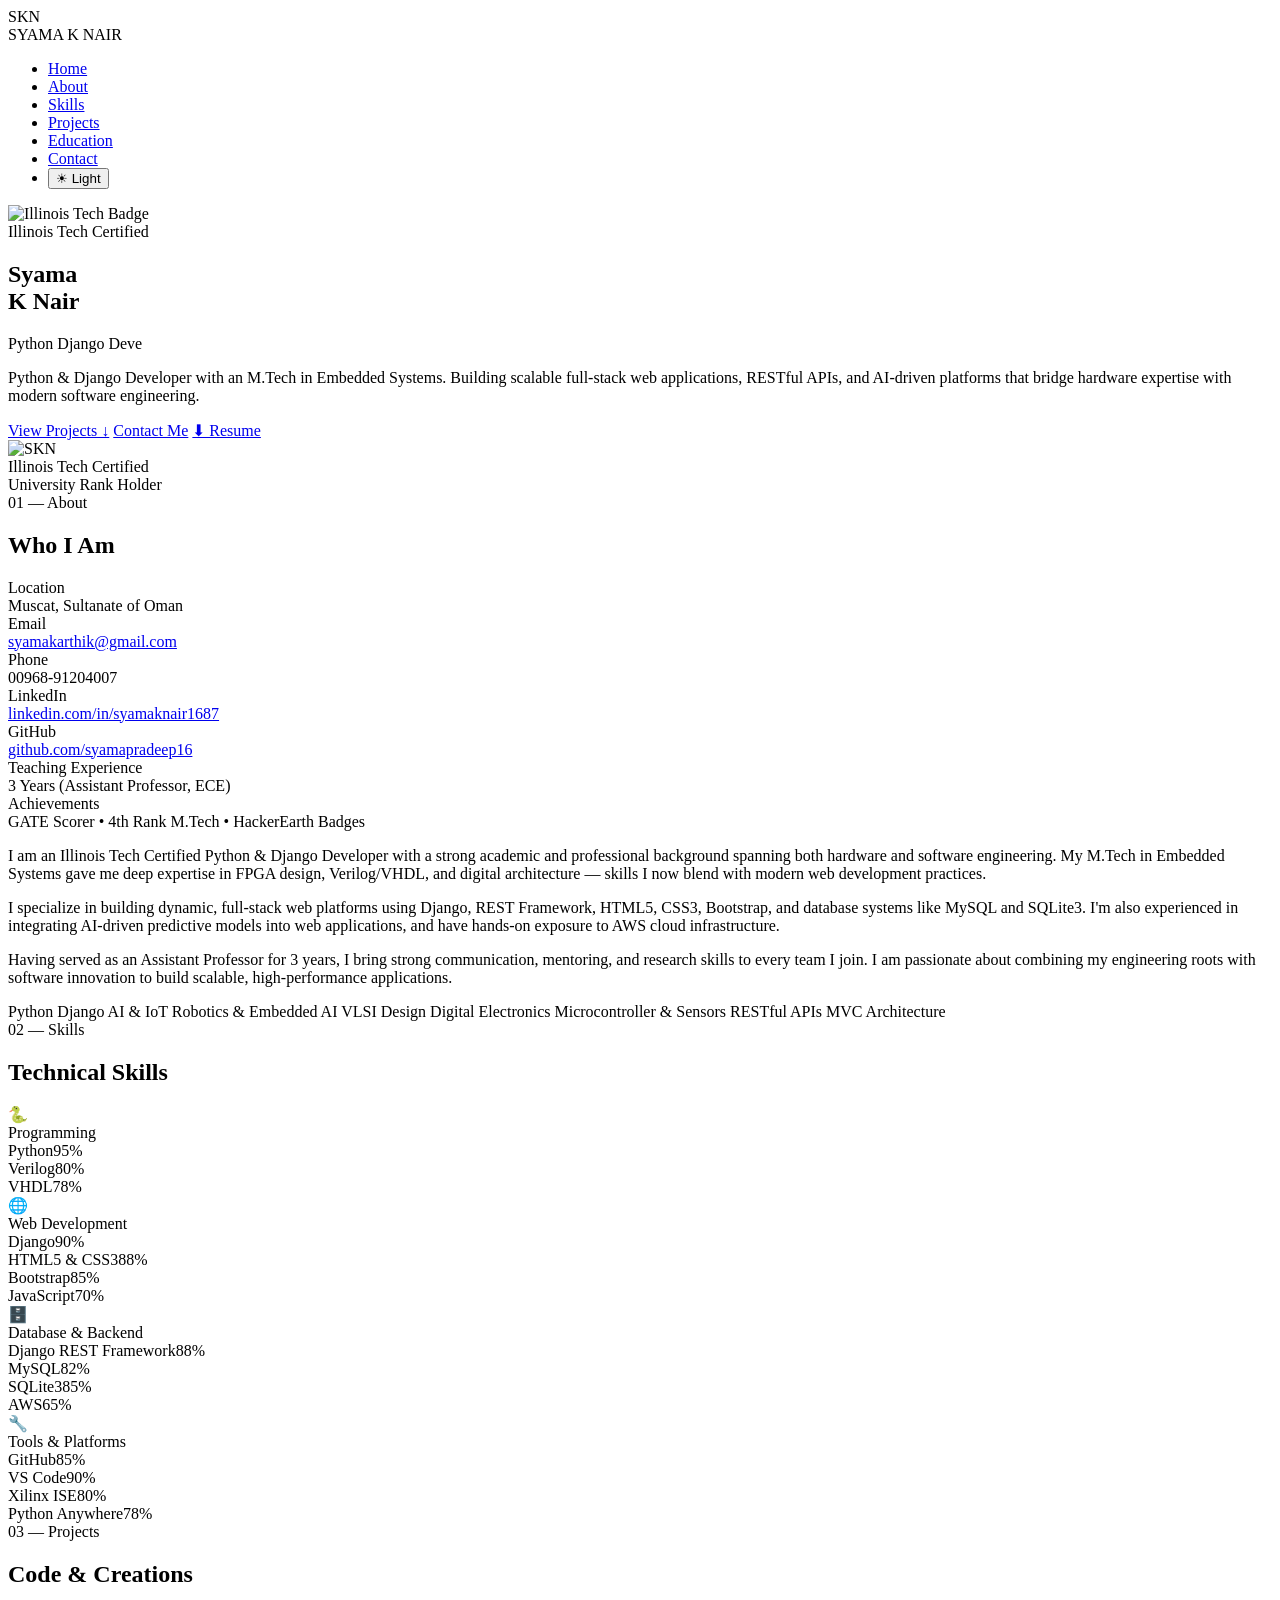
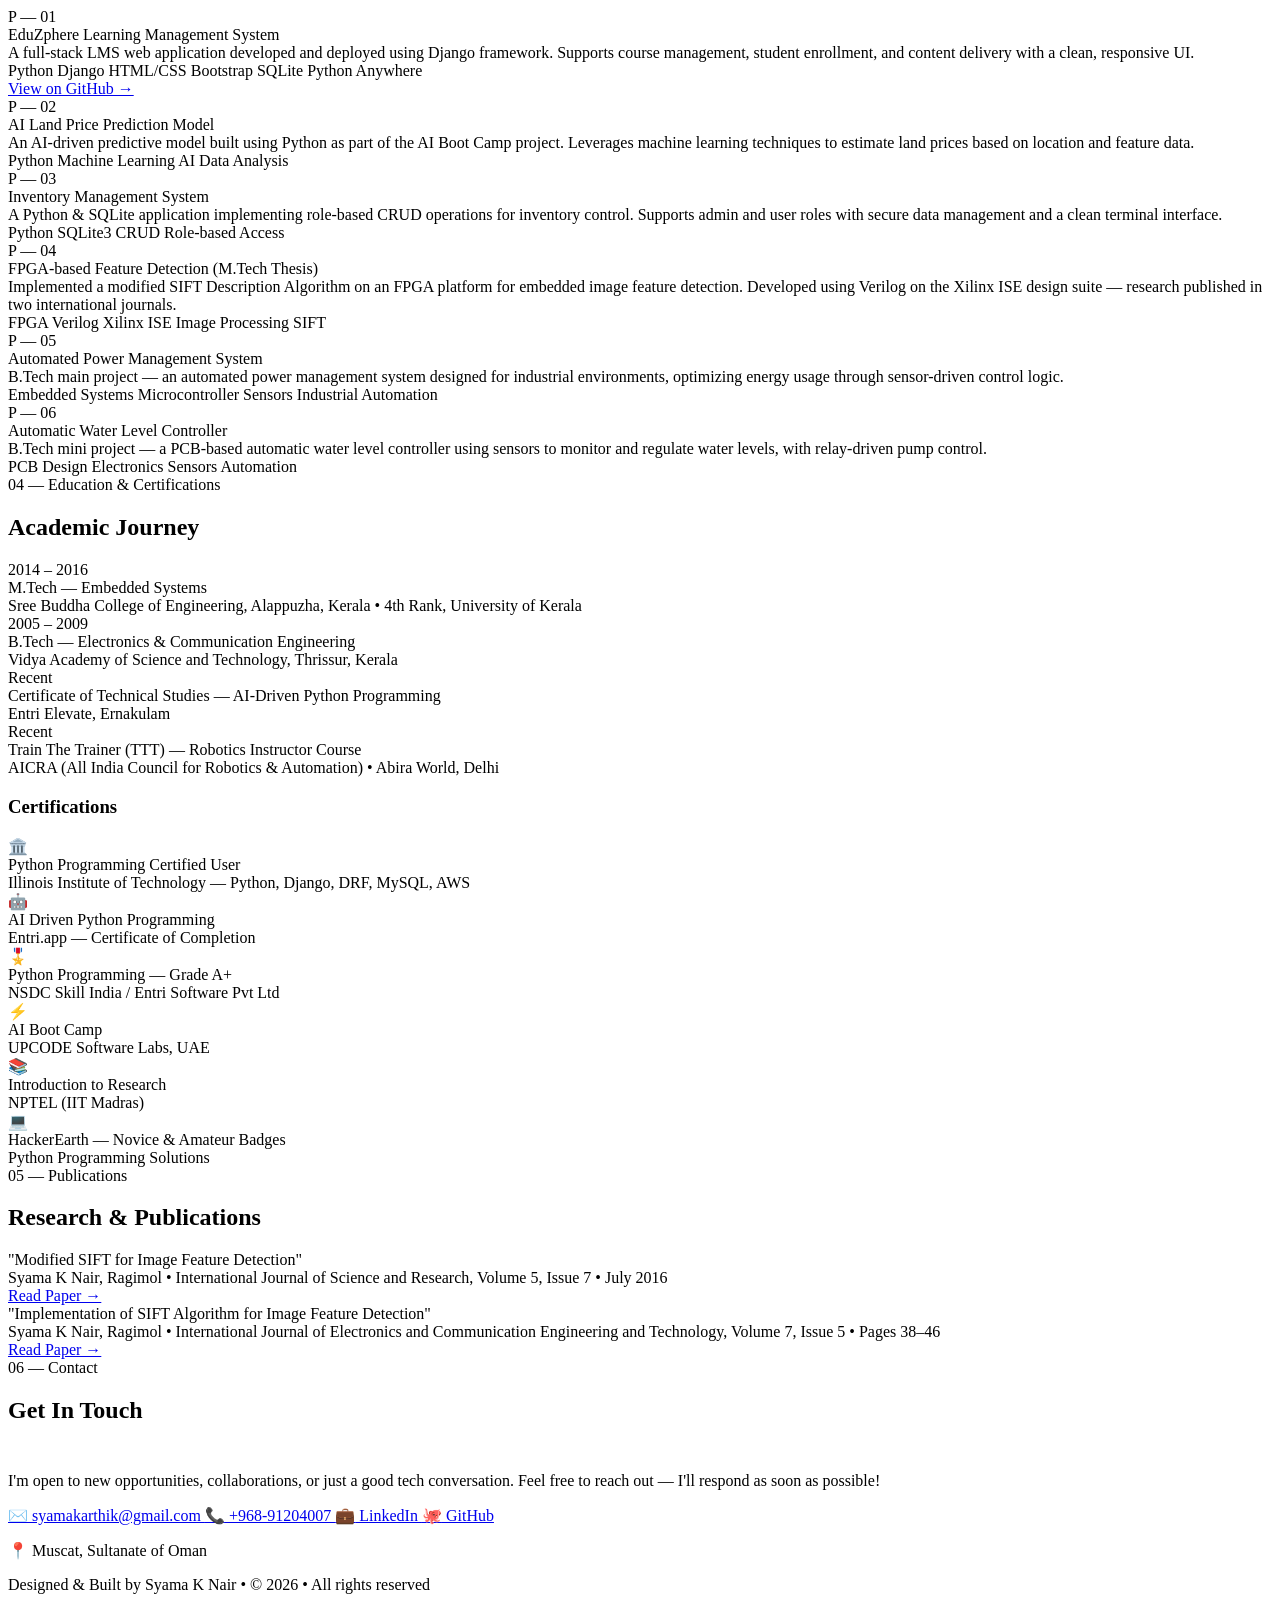
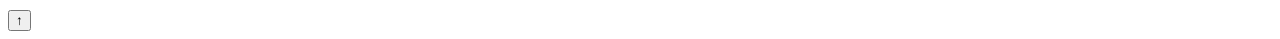
==== index.html @ 7e631446 "Update and rename portfolio.html to index.html" ====
<!DOCTYPE html>
<html lang="en">
<head>
  <meta charset="UTF-8" />
  <meta name="viewport" content="width=device-width, initial-scale=1.0"/>
  <title>Syama K Nair | Python Django Developer</title>
  <link href="https://fonts.googleapis.com/css2?family=Space+Grotesk:wght@300;400;500;600;700&family=JetBrains+Mono:wght@400;500&display=swap" rel="stylesheet"/>
  <link rel="stylesheet" href="style.css"/>
</head>
<body>

<!-- ══════════════════════════════════════
     NAVIGATION
════════════════════════════════════════ -->
<nav>
  <div class="nav-logo">
  <div class="logo-f">
    <div class="logo-f-circle">SKN</div>
    <div class="logo-f-right">
      <div class="logo-f-name">SYAMA K NAIR</div>
    </div>
  </div>
</div>
  <ul class="nav-links" id="navLinks">
    <li><a href="#home">Home</a></li>
    <li><a href="#about">About</a></li>
    <li><a href="#skills">Skills</a></li>
    <li><a href="#projects">Projects</a></li>
    <li><a href="#education">Education</a></li>
    <li><a href="#contact">Contact</a></li>
    <li><button class="toggle-btn" onclick="toggleMode()">☀ Light</button></li>
  </ul>
  <div class="hamburger" id="hamburger" onclick="toggleNav()">
    <span></span>
    <span></span>
    <span></span>
  </div>
</nav>

<!-- ══════════════════════════════════════
     HERO / HOME
════════════════════════════════════════ -->
<section id="home">
  <div class="hero-grid container">

    <!-- Left: Text Content -->
    <div class="hero-content">
      <div class="hero-eyebrow">
        <img src="images/badge.png" alt="Illinois Tech Badge"></br>Illinois Tech Certified</div>
      <h1 class="hero-name">Syama<br><span>K Nair</span></h1>
      <p class="hero-role">
        <span class="typed-text" id="typedText"></span>
        <span class="cursor"></span>
      </p>
      <p class="hero-summary">
        Python & Django Developer with an M.Tech in Embedded Systems. Building scalable
        full-stack web applications, RESTful APIs, and AI-driven platforms that bridge
        hardware expertise with modern software engineering.
      </p>
      <div class="hero-ctas">
        <a href="#projects" class="btn btn-primary">View Projects ↓</a>
        <a href="#contact" class="btn btn-outline">Contact Me</a>
        <a href="Resume.pdf" class="btn btn-outline" onclick="alert('Attach your resume PDF and update the href to enable download.')">⬇ Resume</a>
      </div>
    </div>

    <!-- Right: Avatar Visual -->
    <div class="hero-visual">
      <div class="hero-glow"></div>
      <div class="hero-avatar-wrap">
        <div class="hero-avatar-inner">
            <img src="images/profile_photo.jpeg" alt="SKN">
        </div>
      </div>
      <div class="float-badge badge-1">Illinois Tech Certified</div>
      <div class="float-badge badge-2">University Rank Holder</div>
    </div>

  </div>
</section>

<!-- ══════════════════════════════════════
     ABOUT ME
════════════════════════════════════════ -->
<section id="about">
  <div class="container reveal">
    <div class="section-label">01 — About</div>
    <h2 class="section-title">Who I Am</h2>
    <div class="section-divider"></div>

    <div class="about-grid">

      <!-- Info Card -->
      <div class="about-card">
        <div class="about-stat">
          <div class="about-stat-label">Location</div>
          <div class="about-stat-value">Muscat, Sultanate of Oman</div>
        </div>
        <div class="about-stat">
          <div class="about-stat-label">Email</div>
          <div class="about-stat-value">
            <a href="mailto:syamakarthik@gmail.com">syamakarthik@gmail.com</a>
          </div>
        </div>
        <div class="about-stat">
          <div class="about-stat-label">Phone</div>
          <div class="about-stat-value">00968-91204007</div>
        </div>
        <div class="about-stat">
          <div class="about-stat-label">LinkedIn</div>
          <div class="about-stat-value">
            <a href="http://www.linkedin.com/in/syamaknair1687" target="_blank">linkedin.com/in/syamaknair1687</a>
          </div>
        </div>
        <div class="about-stat">
          <div class="about-stat-label">GitHub</div>
          <div class="about-stat-value">
            <a href="https://github.com/syamapradeep16" target="_blank">github.com/syamapradeep16</a>
          </div>
        </div>
        <div class="about-stat">
          <div class="about-stat-label">Teaching Experience</div>
          <div class="about-stat-value">3 Years (Assistant Professor, ECE)</div>
        </div>
        <div class="about-stat">
          <div class="about-stat-label">Achievements</div>
          <div class="about-stat-value">GATE Scorer • 4th Rank M.Tech • HackerEarth Badges</div>
        </div>
      </div>

      <!-- Bio Text -->
      <div class="about-text">
        <p>
        I am an Illinois Tech Certified Python & Django Developer with a strong academic and
        professional background spanning both hardware and software engineering. My M.Tech in
        Embedded Systems gave me deep expertise in FPGA design, Verilog/VHDL, and digital
        architecture — skills I now blend with modern web development practices.
        </p>
        <p>
          I specialize in building dynamic, full-stack web platforms using Django, REST Framework,
          HTML5, CSS3, Bootstrap, and database systems like MySQL and SQLite3. I'm also experienced
          in integrating AI-driven predictive models into web applications, and have hands-on
          exposure to AWS cloud infrastructure.
        </p>
        <p>
          Having served as an Assistant Professor for 3 years, I bring strong communication,
          mentoring, and research skills to every team I join. I am passionate about combining my
          engineering roots with software innovation to build scalable, high-performance applications.
        </p>
        <div class="competency-list">
          <span class="competency-tag">Python Django</span>
          <span class="competency-tag">AI & IoT</span>
          <span class="competency-tag">Robotics & Embedded AI</span>
          <span class="competency-tag">VLSI Design</span>
          <span class="competency-tag">Digital Electronics</span>
          <span class="competency-tag">Microcontroller & Sensors</span>
          <span class="competency-tag">RESTful APIs</span>
          <span class="competency-tag">MVC Architecture</span>
        </div>
      </div>

    </div>
  </div>
</section>

<!-- ══════════════════════════════════════
     SKILLS
════════════════════════════════════════ -->
<section id="skills">
  <div class="container reveal">
    <div class="section-label">02 — Skills</div>
    <h2 class="section-title">Technical Skills</h2>
    <div class="section-divider"></div>

    <div class="skills-grid">

      <!-- Programming -->
      <div class="skill-category">
        <div class="skill-cat-icon">🐍</div>
        <div class="skill-cat-title">Programming</div>
        <div class="skill-item">
          <div class="skill-name"><span>Python</span><span>95%</span></div>
          <div class="skill-bar"><div class="skill-fill" data-width="95"></div></div>
        </div>
        <div class="skill-item">
          <div class="skill-name"><span>Verilog</span><span>80%</span></div>
          <div class="skill-bar"><div class="skill-fill" data-width="80"></div></div>
        </div>
        <div class="skill-item">
          <div class="skill-name"><span>VHDL</span><span>78%</span></div>
          <div class="skill-bar"><div class="skill-fill" data-width="78"></div></div>
        </div>
      </div>

      <!-- Web Development -->
      <div class="skill-category">
        <div class="skill-cat-icon">🌐</div>
        <div class="skill-cat-title">Web Development</div>
        <div class="skill-item">
          <div class="skill-name"><span>Django</span><span>90%</span></div>
          <div class="skill-bar"><div class="skill-fill" data-width="90"></div></div>
        </div>
        <div class="skill-item">
          <div class="skill-name"><span>HTML5 & CSS3</span><span>88%</span></div>
          <div class="skill-bar"><div class="skill-fill" data-width="88"></div></div>
        </div>
        <div class="skill-item">
          <div class="skill-name"><span>Bootstrap</span><span>85%</span></div>
          <div class="skill-bar"><div class="skill-fill" data-width="85"></div></div>
        </div>
        <div class="skill-item">
          <div class="skill-name"><span>JavaScript</span><span>70%</span></div>
          <div class="skill-bar"><div class="skill-fill" data-width="70"></div></div>
        </div>
      </div>

      <!-- Database & Backend -->
      <div class="skill-category">
        <div class="skill-cat-icon">🗄️</div>
        <div class="skill-cat-title">Database & Backend</div>
        <div class="skill-item">
          <div class="skill-name"><span>Django REST Framework</span><span>88%</span></div>
          <div class="skill-bar"><div class="skill-fill" data-width="88"></div></div>
        </div>
        <div class="skill-item">
          <div class="skill-name"><span>MySQL</span><span>82%</span></div>
          <div class="skill-bar"><div class="skill-fill" data-width="82"></div></div>
        </div>
        <div class="skill-item">
          <div class="skill-name"><span>SQLite3</span><span>85%</span></div>
          <div class="skill-bar"><div class="skill-fill" data-width="85"></div></div>
        </div>
        <div class="skill-item">
          <div class="skill-name"><span>AWS</span><span>65%</span></div>
          <div class="skill-bar"><div class="skill-fill" data-width="65"></div></div>
        </div>
      </div>

      <!-- Tools & Platforms -->
      <div class="skill-category">
        <div class="skill-cat-icon">🔧</div>
        <div class="skill-cat-title">Tools & Platforms</div>
        <div class="skill-item">
          <div class="skill-name"><span>GitHub</span><span>85%</span></div>
          <div class="skill-bar"><div class="skill-fill" data-width="85"></div></div>
        </div>
        <div class="skill-item">
          <div class="skill-name"><span>VS Code</span><span>90%</span></div>
          <div class="skill-bar"><div class="skill-fill" data-width="90"></div></div>
        </div>
        <div class="skill-item">
          <div class="skill-name"><span>Xilinx ISE</span><span>80%</span></div>
          <div class="skill-bar"><div class="skill-fill" data-width="80"></div></div>
        </div>
        <div class="skill-item">
          <div class="skill-name"><span>Python Anywhere</span><span>78%</span></div>
          <div class="skill-bar"><div class="skill-fill" data-width="78"></div></div>
        </div>
      </div>

    </div>
  </div>
</section>

<!-- ══════════════════════════════════════
     PROJECTS
════════════════════════════════════════ -->
<section id="projects">
  <div class="container reveal">
    <div class="section-label">03 — Projects</div>
    <h2 class="section-title">Code & Creations</h2>
    <div class="section-divider"></div>

    <div class="projects-grid">

      <div class="project-card">
        <div class="project-num">P — 01</div>
        <div class="project-title">EduZphere Learning Management System</div>
        <div class="project-desc">
          A full-stack LMS web application developed and deployed using Django framework.
          Supports course management, student enrollment, and content delivery with a
          clean, responsive UI.
        </div>
        <div class="project-tags">
          <span class="project-tag">Python</span>
          <span class="project-tag">Django</span>
          <span class="project-tag">HTML/CSS</span>
          <span class="project-tag">Bootstrap</span>
          <span class="project-tag">SQLite</span>
          <span class="project-tag">Python Anywhere</span>
        </div>
        <a href="https://github.com/syamapradeep16/MainProject-EduZphere-LMS" target="_blank" class="project-link">View on GitHub →</a>
      </div>

      <div class="project-card">
        <div class="project-num">P — 02</div>
        <div class="project-title">AI Land Price Prediction Model</div>
        <div class="project-desc">
          An AI-driven predictive model built using Python as part of the AI Boot Camp project.
          Leverages machine learning techniques to estimate land prices based on location
          and feature data.
        </div>
        <div class="project-tags">
          <span class="project-tag">Python</span>
          <span class="project-tag">Machine Learning</span>
          <span class="project-tag">AI</span>
          <span class="project-tag">Data Analysis</span>
        </div>
      </div>

      <div class="project-card">
        <div class="project-num">P — 03</div>
        <div class="project-title">Inventory Management System</div>
        <div class="project-desc">
          A Python & SQLite application implementing role-based CRUD operations for
          inventory control. Supports admin and user roles with secure data management
          and a clean terminal interface.
        </div>
        <div class="project-tags">
          <span class="project-tag">Python</span>
          <span class="project-tag">SQLite3</span>
          <span class="project-tag">CRUD</span>
          <span class="project-tag">Role-based Access</span>
        </div>
      </div>

      <div class="project-card">
        <div class="project-num">P — 04</div>
        <div class="project-title">FPGA-based Feature Detection (M.Tech Thesis)</div>
        <div class="project-desc">
          Implemented a modified SIFT Description Algorithm on an FPGA platform for
          embedded image feature detection. Developed using Verilog on the Xilinx ISE
          design suite — research published in two international journals.
        </div>
        <div class="project-tags">
          <span class="project-tag">FPGA</span>
          <span class="project-tag">Verilog</span>
          <span class="project-tag">Xilinx ISE</span>
          <span class="project-tag">Image Processing</span>
          <span class="project-tag">SIFT</span>
        </div>
      </div>

      <div class="project-card">
        <div class="project-num">P — 05</div>
        <div class="project-title">Automated Power Management System</div>
        <div class="project-desc">
          B.Tech main project — an automated power management system designed for industrial
          environments, optimizing energy usage through sensor-driven control logic.
        </div>
        <div class="project-tags">
          <span class="project-tag">Embedded Systems</span>
          <span class="project-tag">Microcontroller</span>
          <span class="project-tag">Sensors</span>
          <span class="project-tag">Industrial Automation</span>
        </div>
      </div>

      <div class="project-card">
        <div class="project-num">P — 06</div>
        <div class="project-title">Automatic Water Level Controller</div>
        <div class="project-desc">
          B.Tech mini project — a PCB-based automatic water level controller using sensors
          to monitor and regulate water levels, with relay-driven pump control.
        </div>
        <div class="project-tags">
          <span class="project-tag">PCB Design</span>
          <span class="project-tag">Electronics</span>
          <span class="project-tag">Sensors</span>
          <span class="project-tag">Automation</span>
        </div>
      </div>

    </div>
  </div>
</section>

<!-- ══════════════════════════════════════
     EDUCATION & CERTIFICATIONS
════════════════════════════════════════ -->
<section id="education">
  <div class="container reveal">
    <div class="section-label">04 — Education & Certifications</div>
    <h2 class="section-title">Academic Journey</h2>
    <div class="section-divider"></div>

    <!-- Timeline -->
    <div class="timeline">
      <div class="timeline-item">
        <div class="timeline-dot"></div>
        <div class="timeline-year">2014 – 2016</div>
        <div class="timeline-title">M.Tech — Embedded Systems</div>
        <div class="timeline-sub">Sree Buddha College of Engineering, Alappuzha, Kerala • 4th Rank, University of Kerala</div>
      </div>
      <div class="timeline-item">
        <div class="timeline-dot"></div>
        <div class="timeline-year">2005 – 2009</div>
        <div class="timeline-title">B.Tech — Electronics & Communication Engineering</div>
        <div class="timeline-sub">Vidya Academy of Science and Technology, Thrissur, Kerala</div>
      </div>
      <div class="timeline-item">
        <div class="timeline-dot"></div>
        <div class="timeline-year">Recent</div>
        <div class="timeline-title">Certificate of Technical Studies — AI-Driven Python Programming</div>
        <div class="timeline-sub">Entri Elevate, Ernakulam</div>
      </div>
      <div class="timeline-item">
        <div class="timeline-dot"></div>
        <div class="timeline-year">Recent</div>
        <div class="timeline-title">Train The Trainer (TTT) — Robotics Instructor Course</div>
        <div class="timeline-sub">AICRA (All India Council for Robotics & Automation) • Abira World, Delhi</div>
      </div>
    </div>

    <!-- Certifications -->
    <h3 class="cert-heading">Certifications</h3>
    <div class="cert-grid">
      <div class="cert-card">
        <div class="cert-icon">🏛️</div>
        <div>
          <div class="cert-name">Python Programming Certified User</div>
          <div class="cert-org">Illinois Institute of Technology — Python, Django, DRF, MySQL, AWS</div>
        </div>
      </div>
      <div class="cert-card">
        <div class="cert-icon">🤖</div>
        <div>
          <div class="cert-name">AI Driven Python Programming</div>
          <div class="cert-org">Entri.app — Certificate of Completion</div>
        </div>
      </div>
      <div class="cert-card">
        <div class="cert-icon">🎖️</div>
        <div>
          <div class="cert-name">Python Programming — Grade A+</div>
          <div class="cert-org">NSDC Skill India / Entri Software Pvt Ltd</div>
        </div>
      </div>
      <div class="cert-card">
        <div class="cert-icon">⚡</div>
        <div>
          <div class="cert-name">AI Boot Camp</div>
          <div class="cert-org">UPCODE Software Labs, UAE</div>
        </div>
      </div>
      <div class="cert-card">
        <div class="cert-icon">📚</div>
        <div>
          <div class="cert-name">Introduction to Research</div>
          <div class="cert-org">NPTEL (IIT Madras)</div>
        </div>
      </div>
      <div class="cert-card">
        <div class="cert-icon">💻</div>
        <div>
          <div class="cert-name">HackerEarth — Novice & Amateur Badges</div>
          <div class="cert-org">Python Programming Solutions</div>
        </div>
      </div>
    </div>

  </div>
</section>

<!-- ══════════════════════════════════════
     PUBLICATIONS
════════════════════════════════════════ -->
<section id="publications">
  <div class="container reveal">
    <div class="section-label">05 — Publications</div>
    <h2 class="section-title">Research & Publications</h2>
    <div class="section-divider"></div>

    <div class="pub-list">
      <div class="pub-card">
        <div class="pub-title">"Modified SIFT for Image Feature Detection"</div>
        <div class="pub-meta">Syama K Nair, Ragimol • International Journal of Science and Research, Volume 5, Issue 7 • July 2016</div>
        <a href="https://www.ijsr.net/archive/v5i7/ART2016229.pdf" target="_blank" class="pub-link">Read Paper →</a>
      </div>
      <div class="pub-card">
        <div class="pub-title">"Implementation of SIFT Algorithm for Image Feature Detection"</div>
        <div class="pub-meta">Syama K Nair, Ragimol • International Journal of Electronics and Communication Engineering and Technology, Volume 7, Issue 5 • Pages 38–46</div>
        <a href="https://iaeme.com/MasterAdmin/Journal_uploads/IJECET/VOLUME_7_ISSUE_5/IJECET_07_05_005.pdf" target="_blank" class="pub-link">Read Paper →</a>
      </div>
    </div>

  </div>
</section>

<!-- ══════════════════════════════════════
     CONTACT
════════════════════════════════════════ -->
<section id="contact">
  <div class="container reveal">
    <div class="section-label">06 — Contact</div>
    <h2 class="section-title">Get In Touch</h2>
    <div class="section-divider" style="margin: 0 auto 3rem;"></div>

    <div class="contact-wrap">
      <p class="contact-intro">
        I'm open to new opportunities, collaborations, or just a good tech conversation.
        Feel free to reach out — I'll respond as soon as possible!
      </p>
      <div class="contact-links">
        <a href="mailto:syamakarthik@gmail.com" class="contact-link">
          <span class="contact-link-icon">✉️</span> syamakarthik@gmail.com
        </a>
        <a href="tel:+96891204007" class="contact-link">
          <span class="contact-link-icon">📞</span> +968-91204007
        </a>
        <a href="http://www.linkedin.com/in/syamaknair1687" target="_blank" class="contact-link">
          <span class="contact-link-icon">💼</span> LinkedIn
        </a>
        <a href="https://github.com/syamapradeep16" target="_blank" class="contact-link">
          <span class="contact-link-icon">🐙</span> GitHub
        </a>
      </div>
      <p class="contact-location">📍 Muscat, Sultanate of Oman</p>
    </div>

  </div>
</section>

<!-- ══════════════════════════════════════
     FOOTER
════════════════════════════════════════ -->
<footer>
  <p>Designed & Built by <span>Syama K Nair</span> • © 2026 • All rights reserved</p>
</footer>

<!-- Scroll to Top Button -->
<button id="scrollTop" onclick="window.scrollTo({top: 0, behavior: 'smooth'})">↑</button>

<!-- ══════════════════════════════════════
     JAVASCRIPT
════════════════════════════════════════ -->
<script>
  /* ── TYPING ANIMATION ── */
  const roles = [
    'Python Django Developer',
    'Full-Stack Web Developer',
    'Embedded Systems Engineer',
    'AI & IoT Enthusiast'
  ];
  let roleIndex = 0, charIndex = 0, deleting = false;
  const typedEl = document.getElementById('typedText');

  function type() {
    const word = roles[roleIndex];
    if (!deleting) {
      typedEl.textContent = word.slice(0, ++charIndex);
      if (charIndex === word.length) {
        deleting = true;
        setTimeout(type, 1800);
        return;
      }
    } else {
      typedEl.textContent = word.slice(0, --charIndex);
      if (charIndex === 0) {
        deleting = false;
        roleIndex = (roleIndex + 1) % roles.length;
      }
    }
    setTimeout(type, deleting ? 60 : 100);
  }
  type();

  /* ── DARK / LIGHT MODE TOGGLE ── */
  function toggleMode() {
    document.body.classList.toggle('light-mode');
    const btn = document.querySelector('.toggle-btn');
    btn.textContent = document.body.classList.contains('light-mode') ? '🌙 Dark' : '☀ Light';
  }

  /* ── MOBILE HAMBURGER MENU ── */
  function toggleNav() {
    document.getElementById('navLinks').classList.toggle('open');
  }

  /* ── SCROLL TO TOP VISIBILITY ── */
  const scrollBtn = document.getElementById('scrollTop');
  window.addEventListener('scroll', () => {
    scrollBtn.classList.toggle('visible', window.scrollY > 400);
  });

  /* ── SCROLL REVEAL ANIMATION ── */
  const reveals = document.querySelectorAll('.reveal');
  const revealObserver = new IntersectionObserver((entries) => {
    entries.forEach(entry => {
      if (entry.isIntersecting) entry.target.classList.add('visible');
    });
  }, { threshold: 0.1 });
  reveals.forEach(r => revealObserver.observe(r));

  /* ── SKILL BAR ANIMATION ── */
  const barObserver = new IntersectionObserver((entries) => {
    entries.forEach(entry => {
      if (entry.isIntersecting) {
        entry.target.querySelectorAll('.skill-fill').forEach(bar => {
          bar.style.width = bar.dataset.width + '%';
        });
      }
    });
  }, { threshold: 0.2 });
  document.querySelectorAll('.skill-category').forEach(c => barObserver.observe(c));

  /* ── CLOSE MOBILE NAV ON LINK CLICK ── */
  document.querySelectorAll('.nav-links a').forEach(a => {
    a.addEventListener('click', () => {
      document.getElementById('navLinks').classList.remove('open');
    });
  });
</script>

</body>
</html>
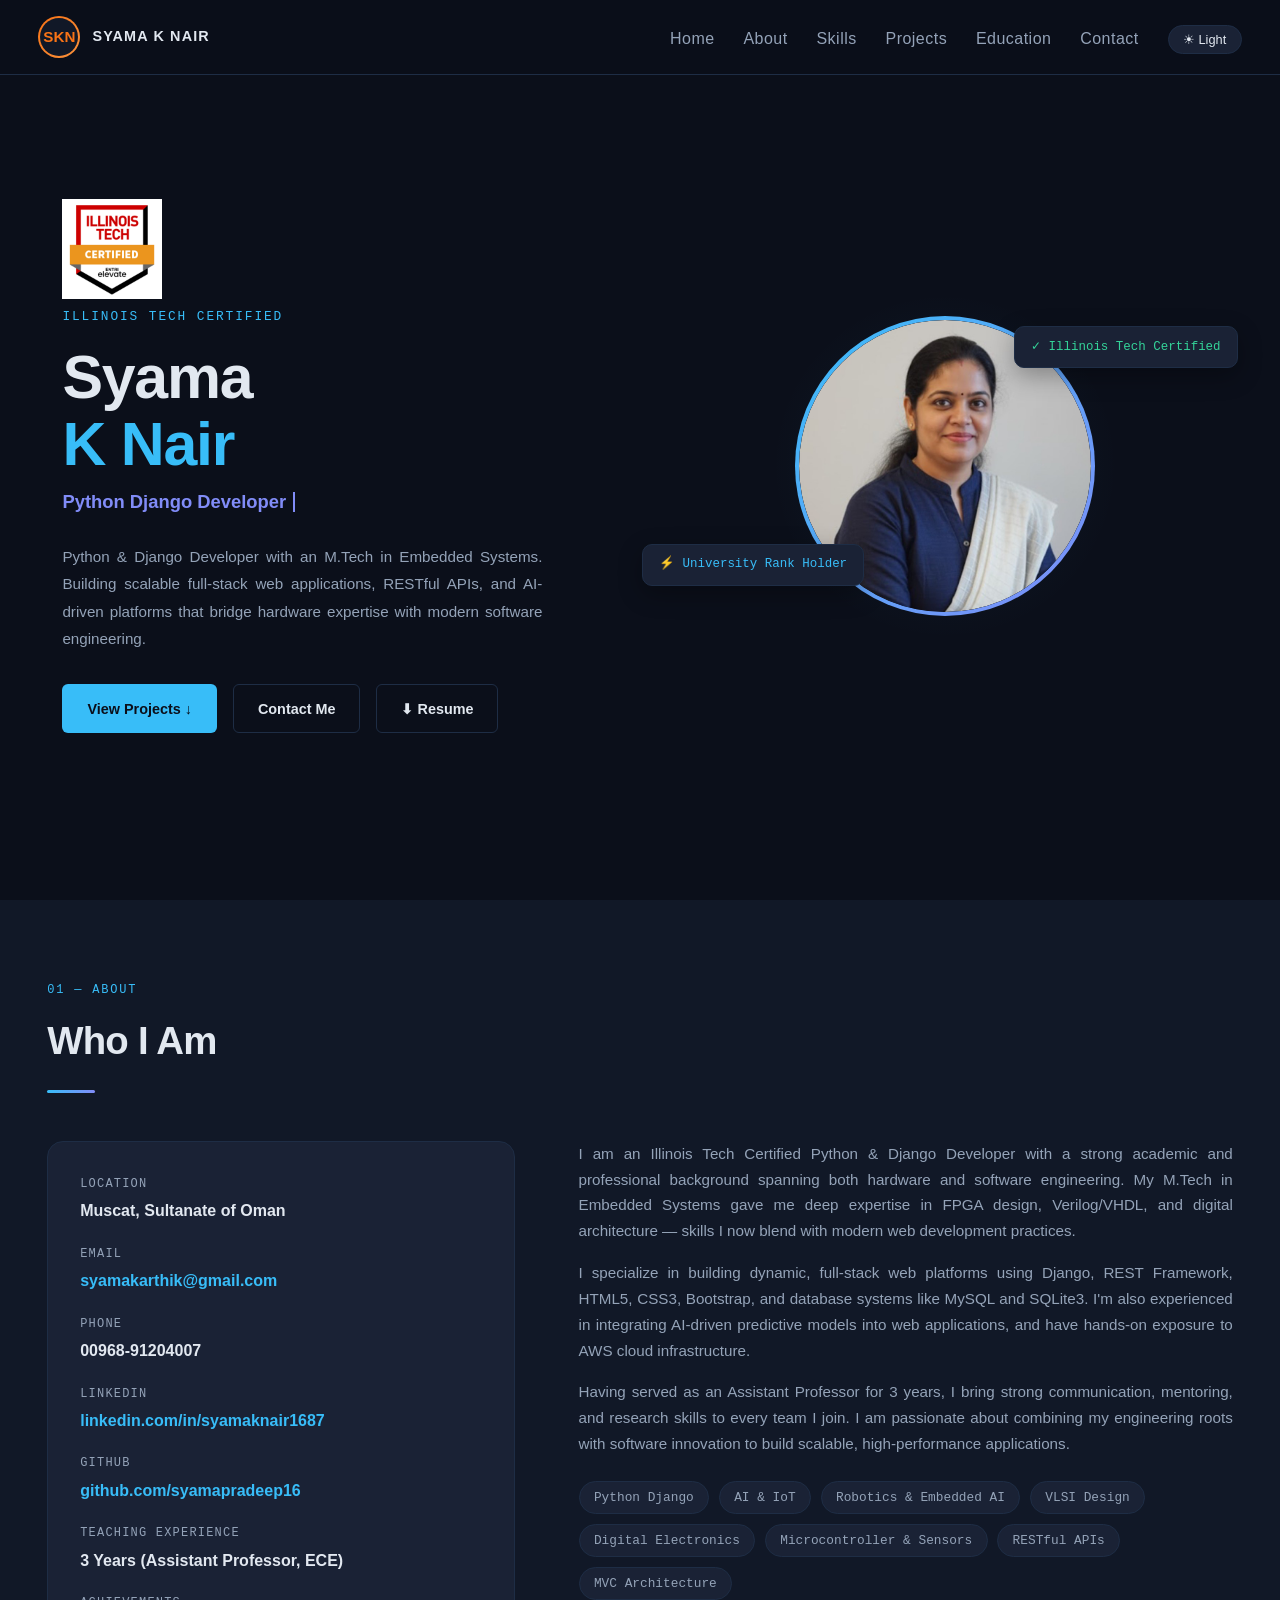
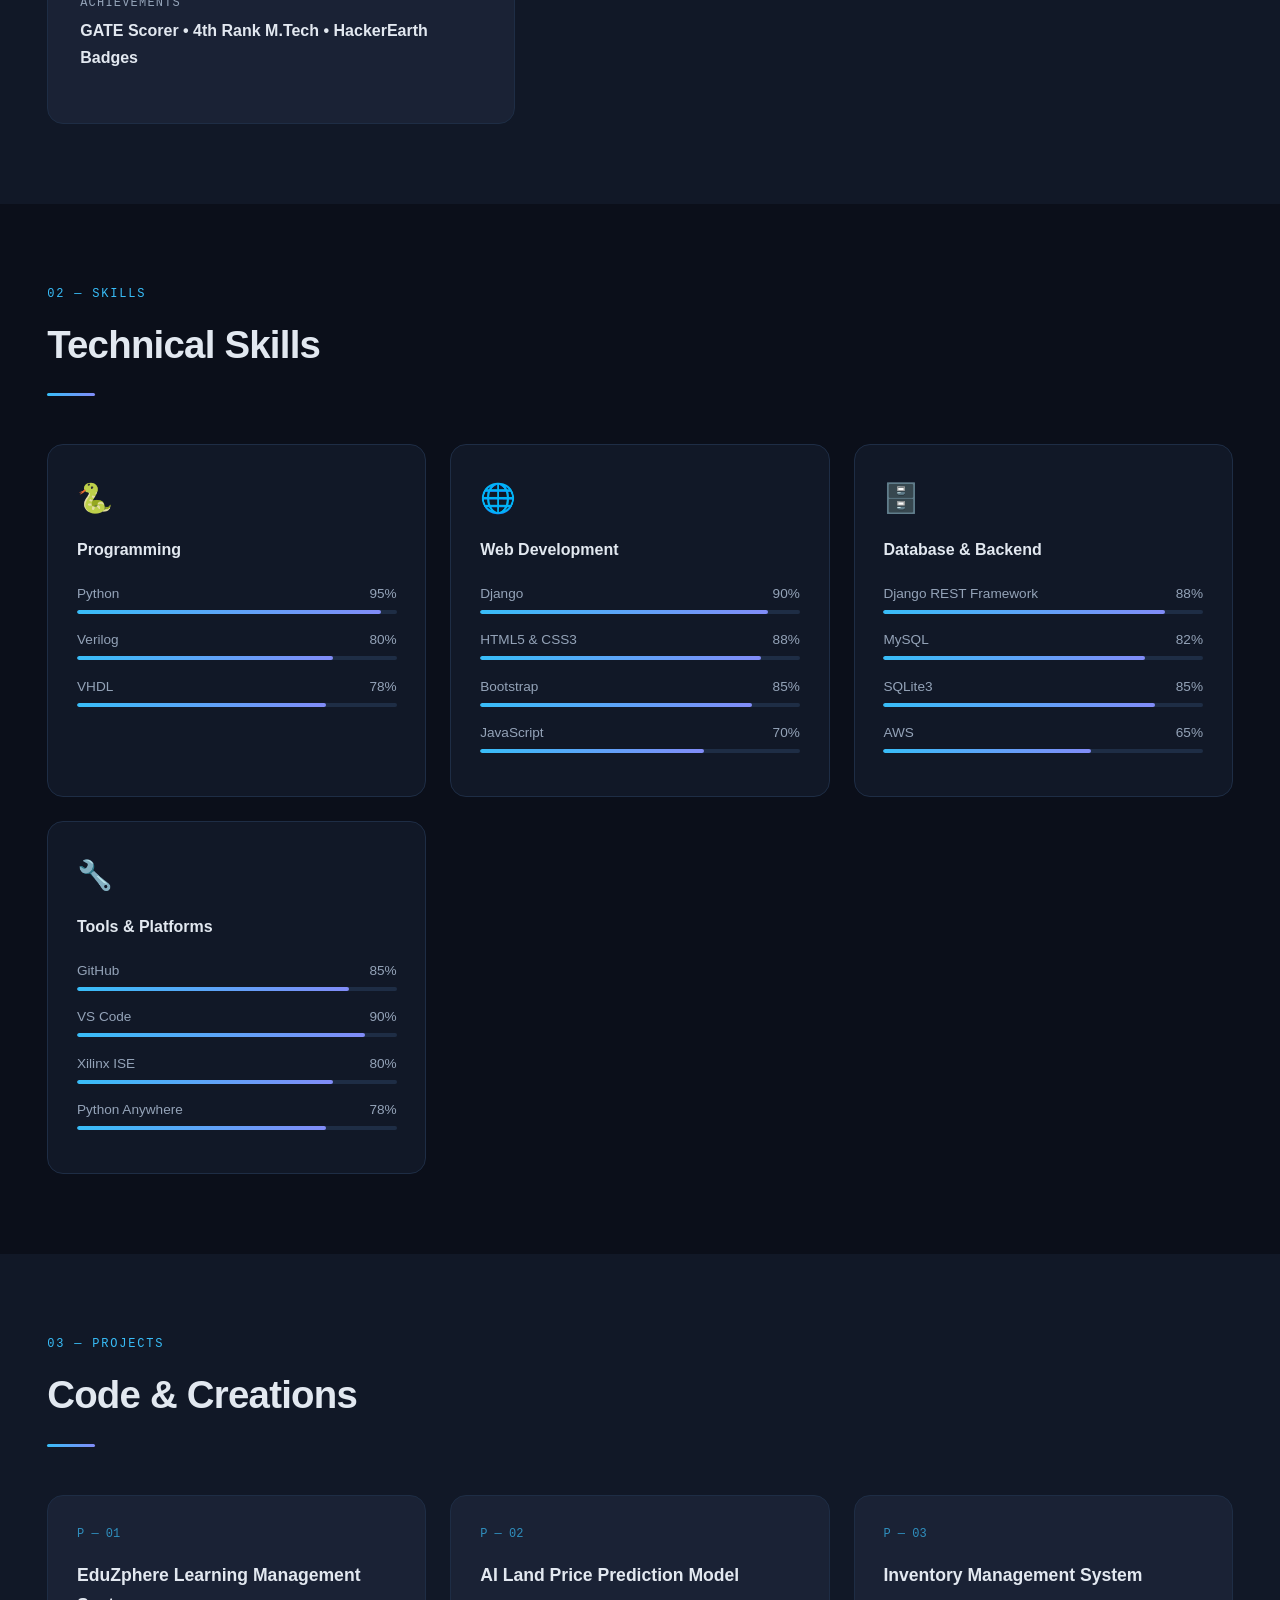
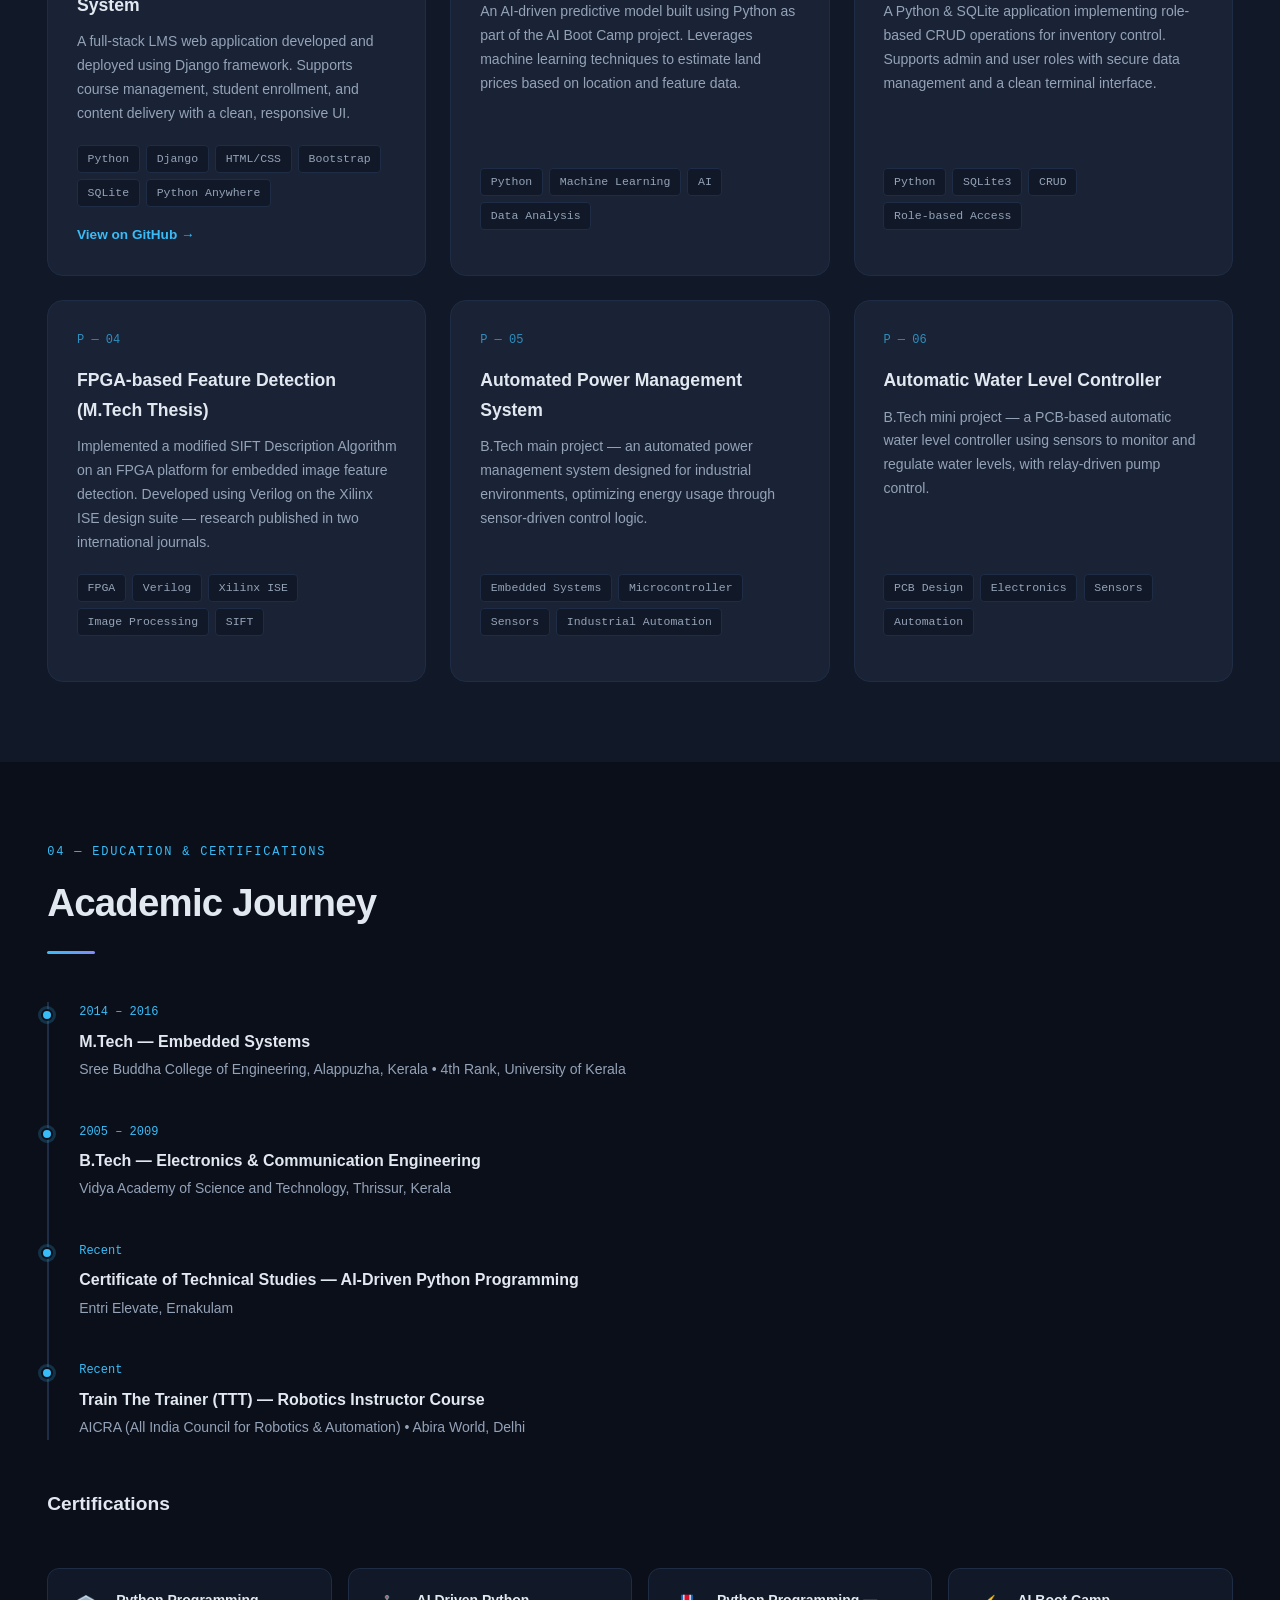
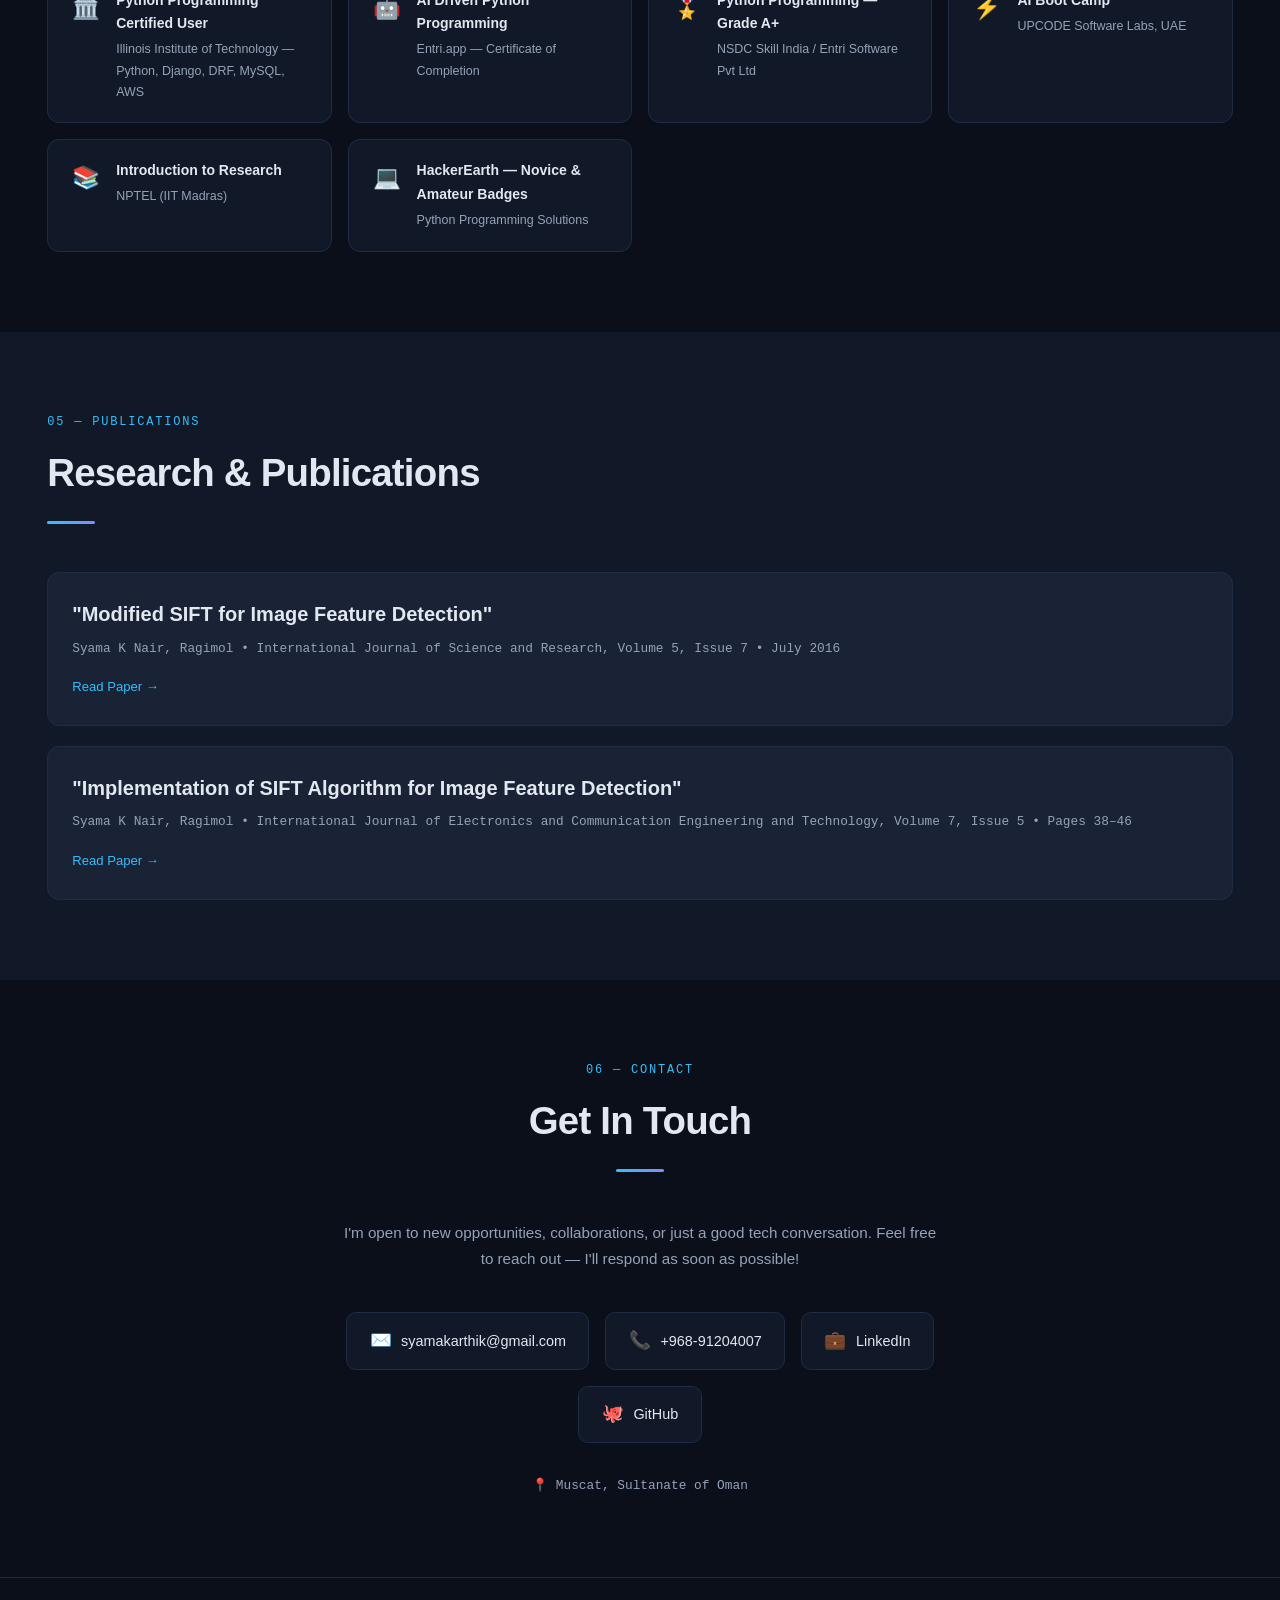
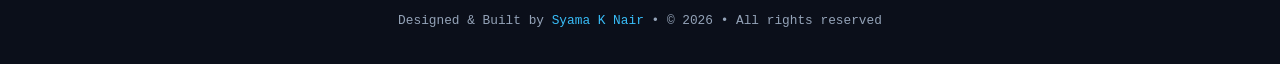
==== commit ea2c320a: "Update index.html" ====
--- a/index.html
+++ b/index.html
@@ -46,7 +46,7 @@
     <!-- Left: Text Content -->
     <div class="hero-content">
       <div class="hero-eyebrow">
-        <img src="images/badge.png" alt="Illinois Tech Badge"></br>Illinois Tech Certified</div>
+        <img src="badge.png" alt="Illinois Tech Badge"></br>Illinois Tech Certified</div>
       <h1 class="hero-name">Syama<br><span>K Nair</span></h1>
       <p class="hero-role">
         <span class="typed-text" id="typedText"></span>
@@ -69,7 +69,7 @@
       <div class="hero-glow"></div>
       <div class="hero-avatar-wrap">
         <div class="hero-avatar-inner">
-            <img src="images/profile_photo.jpeg" alt="SKN">
+            <img src="profile_photo.jpeg" alt="SKN">
         </div>
       </div>
       <div class="float-badge badge-1">Illinois Tech Certified</div>
--- a/style.css
+++ b/style.css
@@ -0,0 +1,959 @@
+/* ============================================
+   SYAMA K NAIR — PORTFOLIO STYLESHEET
+   style.css
+   ============================================ */
+
+/* ── TOKEN SYSTEM ── */
+:root {
+  --bg:        #0b0f1a;
+  --surface:   #111827;
+  --card:      #1a2235;
+  --border:    #1e2d45;
+  --accent:    #38bdf8;
+  --accent2:   #818cf8;
+  --green:     #34d399;
+  --text:      #e2e8f0;
+  --muted:     #94a3b8;
+  --display:   'Space Grotesk', sans-serif;
+  --mono:      'JetBrains Mono', monospace;
+}
+
+.light-mode {
+  --bg:       #f0f4f8;
+  --surface:  #ffffff;
+  --card:     #e8edf5;
+  --border:   #cbd5e1;
+  --text:     #1e293b;
+  --muted:    #475569;
+}
+
+/* ── RESET & BASE ── */
+*, *::before, *::after {
+  box-sizing: border-box;
+  margin: 0;
+  padding: 0;
+}
+
+html {
+  scroll-behavior: smooth;
+}
+
+body {
+  background: var(--bg);
+  color: var(--text);
+  font-family: var(--display);
+  font-size: 20px;
+  line-height: 1.7;
+  transition: background 0.3s, color 0.3s;
+}
+
+/* ── NAVIGATION ── */
+nav {
+  position: fixed;
+  top: 0;
+  left: 0;
+  right: 0;
+  z-index: 100;
+  display: flex;
+  justify-content: space-between;
+  align-items: center;
+  padding: 1rem 3%;
+  background: rgba(11, 15, 26, 0.85);
+  backdrop-filter: blur(12px);
+  border-bottom: 1px solid var(--border);
+  transition: background 0.3s;
+}
+
+.light-mode nav {
+  background: rgba(240, 244, 248, 0.9);
+}
+.logo-f {
+  display: flex;
+  flex-direction: row;
+  align-items: center;
+  gap: 12px;
+  text-decoration: none;
+}
+ 
+.logo-f-circle {
+  width: 42px;
+  height: 42px;
+  border-radius: 50%;
+  border: 2px solid transparent;
+  background:
+    linear-gradient(var(--surface), var(--surface)) padding-box,
+    linear-gradient(135deg, #f97316, #fb923c) border-box;
+  display: flex;
+  align-items: center;
+  justify-content: center;
+  font-family: var(--display);
+  font-size: 0.95rem;
+  font-weight: 700;
+  color: #f97316;
+  flex-shrink: 0;
+  transition: box-shadow 0.3s;
+}
+ 
+.logo-f:hover .logo-f-circle {
+  box-shadow: 0 0 14px rgb(249, 115, 22, 0.45);
+}
+ 
+.logo-f-right {
+  display: flex;
+  flex-direction: column;
+  align-items: flex-start;
+}
+ 
+.logo-f-name {
+  font-family: var(--display);
+  font-size: 0.9rem;
+  font-weight: 700;
+  color: var(--text);
+  letter-spacing: 0.08em;
+  line-height: 1.1;
+}
+ 
+.logo-f-name span {
+  color: var(--accent2);
+}
+ 
+.nav-links {
+  display: flex;
+  gap: 1.8rem;
+  list-style: none;
+  align-items: center;
+}
+
+.nav-links a {
+  color: var(--muted);
+  text-decoration: none;
+  font-size: 1rem;
+  font-weight: 500;
+  letter-spacing: 0.03em;
+  transition: color 0.2s;
+}
+
+.nav-links a:hover {
+  color: var(--accent);
+}
+
+.toggle-btn {
+  background: var(--card);
+  border: 1px solid var(--border);
+  border-radius: 50px;
+  padding: 0.35rem 0.9rem;
+  color: var(--text);
+  font-size: 0.8rem;
+  cursor: pointer;
+  font-family: var(--display);
+  transition: all 0.2s;
+}
+
+.toggle-btn:hover {
+  border-color: var(--accent);
+  color: var(--accent);
+}
+
+.hamburger {
+  display: none;
+  flex-direction: column;
+  gap: 5px;
+  cursor: pointer;
+}
+
+.hamburger span {
+  width: 24px;
+  height: 2px;
+  background: var(--text);
+  border-radius: 2px;
+  transition: 0.3s;
+}
+
+/* ── HERO SECTION ── */
+#home {
+  min-height: 100vh;
+  display: flex;
+  align-items: center;
+  justify-content: center;
+  padding: 6rem 2rem 4rem;
+  position: relative;
+  overflow: hidden;
+}
+
+.hero-grid {
+  display: grid;
+  grid-template-columns: 1fr 1fr;
+  gap: 4rem;
+  align-items: center;
+  max-width: 1100px;
+  width: 100%;
+}
+
+.hero-eyebrow {
+  font-family: var(--mono);
+  font-size: 0.8rem;
+  color: var(--accent);
+  letter-spacing: 0.15em;
+  text-transform: uppercase;
+  margin-bottom: 1rem;
+}
+
+.hero-eyebrow img{
+    width: 100px;
+    height: 100px;
+    object-fit:contain;
+}
+
+.hero-name {
+  font-size: clamp(2.4rem, 5vw, 3.8rem);
+  font-weight: 700;
+  line-height: 1.1;
+  letter-spacing: -0.02em;
+  margin-bottom: 0.5rem;
+}
+
+.hero-name span {
+  color: var(--accent);
+}
+
+.hero-role {
+  font-size: 1.15rem;
+  color: var(--muted);
+  margin-bottom: 1.5rem;
+  min-height: 1.8em;
+}
+
+.typed-text {
+  color: var(--accent2);
+  font-weight: 600;
+}
+
+.cursor {
+  display: inline-block;
+  width: 2px;
+  height: 1.1em;
+  background: var(--accent2);
+  margin-left: 2px;
+  animation: blink 0.8s infinite;
+  vertical-align: text-bottom;
+}
+
+@keyframes blink {
+  0%, 100% { opacity: 1; }
+  50%       { opacity: 0; }
+}
+
+.hero-summary {
+  color: var(--muted);
+  font-size: 0.95rem;
+  line-height: 1.8;
+  margin-bottom: 2rem;
+  max-width: 480px;
+  text-align: justify;
+}
+
+.hero-ctas {
+  display: flex;
+  gap: 1rem;
+  flex-wrap: wrap;
+}
+
+/* ── BUTTONS ── */
+.btn {
+  display: inline-flex;
+  align-items: center;
+  gap: 0.5rem;
+  padding: 0.7rem 1.5rem;
+  border-radius: 6px;
+  font-family: var(--display);
+  font-size: 0.9rem;
+  font-weight: 600;
+  cursor: pointer;
+  text-decoration: none;
+  transition: all 0.25s;
+  border: 1.5px solid transparent;
+}
+
+.btn-primary {
+  background: var(--accent);
+  color: #0b0f1a;
+}
+
+.btn-primary:hover {
+  background: #7dd3fc;
+  transform: translateY(-2px);
+  box-shadow: 0 8px 24px rgba(56, 189, 248, 0.3);
+}
+
+.btn-outline {
+  background: transparent;
+  border-color: var(--border);
+  color: var(--text);
+}
+
+.btn-outline:hover {
+  border-color: var(--accent);
+  color: var(--accent);
+  transform: translateY(-2px);
+}
+
+/* ── HERO VISUAL ── */
+.hero-visual {
+  display: flex;
+  align-items: center;
+  justify-content: center;
+  position: relative;
+}
+
+.hero-avatar-wrap {
+  width: 300px;
+  height: 300px;
+  border-radius: 50%;
+  background: linear-gradient(135deg, var(--accent) 0%, var(--accent2) 100%);
+  padding: 4px;
+  position: relative;
+}
+
+.hero-avatar-inner {
+  width: 100%;
+  height: 100%;
+  border-radius: 50%;
+  overflow: hidden;
+  background: var(--surface);
+}
+
+.hero-avatar-inner img{
+  width: 100%;
+  height: 100%;
+  border-radius: 50%;
+  object-fit: cover;
+  display: block;
+}
+
+.float-badge {
+  position: absolute;
+  background: var(--card);
+  border: 1px solid var(--border);
+  border-radius: 10px;
+  padding: 0.6rem 1rem;
+  font-size: 0.78rem;
+  font-family: var(--mono);
+  color: var(--text);
+  white-space: nowrap;
+  box-shadow: 0 8px 24px rgba(0, 0, 0, 0.3);
+}
+
+.badge-1 {
+  top: 10px;
+  right: -20px;
+  color: var(--green);
+}
+
+.badge-1::before {
+  content: "✓ ";
+}
+
+.badge-2 {
+  bottom: 30px;
+  left: -30px;
+  color: var(--accent);
+}
+
+.badge-2::before {
+  content: "⚡ ";
+}
+
+.badge-3 {
+  top: 50%;
+  right: -40px;
+  transform: translateY(-50%);
+  color: var(--accent2);
+}
+
+.badge-3::before {
+  content: "🏆 ";
+}
+
+.hero-glow {
+  position: absolute;
+  width: 350px;
+  height: 350px;
+  border-radius: 50%;
+  background: radial-gradient(circle, rgba(56, 189, 248, 0.08) 0%, transparent 70%);
+  pointer-events: none;
+}
+
+/* ── SECTION COMMON STYLES ── */
+section {
+  padding: 5rem 1rem;
+}
+
+.container {
+  max-width: 1300px;
+  width: 95%;
+  margin: 0 auto;
+}
+
+.section-label {
+  font-family: var(--mono);
+  font-size: 0.75rem;
+  color: var(--accent);
+  letter-spacing: 0.15em;
+  text-transform: uppercase;
+  margin-bottom: 0.5rem;
+}
+
+.section-title {
+  font-size: clamp(1.8rem, 3vw, 2.5rem);
+  font-weight: 700;
+  letter-spacing: -0.02em;
+  margin-bottom: 1rem;
+}
+
+.section-divider {
+  width: 48px;
+  height: 3px;
+  background: linear-gradient(90deg, var(--accent), var(--accent2));
+  border-radius: 2px;
+  margin-bottom: 3rem;
+}
+
+/* ── ABOUT SECTION ── */
+#about {
+  background: var(--surface);
+}
+
+.about-grid {
+  display: grid;
+  grid-template-columns: 1fr 1.4fr;
+  gap: 4rem;
+  align-items: start;
+}
+
+.about-card {
+  background: var(--card);
+  border: 1px solid var(--border);
+  border-radius: 16px;
+  padding: 2rem;
+}
+
+.about-stat {
+  margin-bottom: 1.2rem;
+}
+
+.about-stat-label {
+  font-size: 0.75rem;
+  color: var(--muted);
+  font-family: var(--mono);
+  text-transform: uppercase;
+  letter-spacing: 0.1em;
+}
+
+.about-stat-value {
+  font-size: 1rem;
+  font-weight: 600;
+  color: var(--text);
+  margin-top: 0.2rem;
+}
+
+.about-stat-value a {
+  color: var(--accent);
+  text-decoration: none;
+}
+
+.about-stat-value a:hover {
+  text-decoration: underline;
+}
+
+.about-text p {
+  color: var(--muted);
+  margin-bottom: 1rem;
+  font-size: 0.95rem;
+  text-align: justify;
+}
+
+.competency-list {
+  display: flex;
+  flex-wrap: wrap;
+  gap: 0.6rem;
+  margin-top: 1.5rem;
+}
+
+.competency-tag {
+  background: var(--card);
+  border: 1px solid var(--border);
+  border-radius: 50px;
+  padding: 0.3rem 0.9rem;
+  font-size: 0.8rem;
+  color: var(--muted);
+  font-family: var(--mono);
+  transition: all 0.2s;
+}
+
+.competency-tag:hover {
+  border-color: var(--accent);
+  color: var(--accent);
+}
+
+/* ── SKILLS SECTION ── */
+.skills-grid {
+  display: grid;
+  grid-template-columns: repeat(auto-fit, minmax(280px, 1fr));
+  gap: 1.5rem;
+}
+
+.skill-category {
+  background: var(--surface);
+  border: 1px solid var(--border);
+  border-radius: 16px;
+  padding: 1.8rem;
+  transition: border-color 0.2s, transform 0.2s;
+}
+
+.skill-category:hover {
+  border-color: var(--accent);
+  transform: translateY(-4px);
+}
+
+.skill-cat-icon {
+  font-size: 1.8rem;
+  margin-bottom: 0.8rem;
+}
+
+.skill-cat-title {
+  font-size: 1rem;
+  font-weight: 700;
+  margin-bottom: 1.2rem;
+}
+
+.skill-item {
+  margin-bottom: 0.9rem;
+}
+
+.skill-name {
+  font-size: 0.85rem;
+  color: var(--muted);
+  margin-bottom: 0.3rem;
+  display: flex;
+  justify-content: space-between;
+}
+
+.skill-bar {
+  height: 4px;
+  background: var(--border);
+  border-radius: 4px;
+  overflow: hidden;
+}
+
+.skill-fill {
+  height: 100%;
+  border-radius: 4px;
+  background: linear-gradient(90deg, var(--accent), var(--accent2));
+  width: 0;
+  transition: width 1.2s ease;
+}
+
+/* ── PROJECTS SECTION ── */
+#projects {
+  background: var(--surface);
+}
+
+.projects-grid {
+  display: grid;
+  grid-template-columns: repeat(auto-fit, minmax(320px, 1fr));
+  gap: 1.5rem;
+}
+
+.project-card {
+  background: var(--card);
+  border: 1px solid var(--border);
+  border-radius: 16px;
+  padding: 1.8rem;
+  display: flex;
+  flex-direction: column;
+  transition: border-color 0.25s, transform 0.25s, box-shadow 0.25s;
+  position: relative;
+  overflow: hidden;
+}
+
+.project-card::before {
+  content: '';
+  position: absolute;
+  top: 0;
+  left: 0;
+  right: 0;
+  height: 3px;
+  background: linear-gradient(90deg, var(--accent), var(--accent2));
+  transform: scaleX(0);
+  transform-origin: left;
+  transition: transform 0.3s ease;
+}
+
+.project-card:hover::before {
+  transform: scaleX(1);
+}
+
+.project-card:hover {
+  border-color: var(--accent);
+  transform: translateY(-4px);
+  box-shadow: 0 16px 40px rgba(0, 0, 0, 0.2);
+}
+
+.project-num {
+  font-family: var(--mono);
+  font-size: 0.75rem;
+  color: var(--accent);
+  margin-bottom: 1rem;
+  opacity: 0.7;
+}
+
+.project-title {
+  font-size: 1.1rem;
+  font-weight: 700;
+  margin-bottom: 0.6rem;
+}
+
+.project-desc {
+  color: var(--muted);
+  font-size: 0.875rem;
+  line-height: 1.7;
+  flex: 1;
+  margin-bottom: 1.2rem;
+}
+
+.project-tags {
+  display: flex;
+  flex-wrap: wrap;
+  gap: 0.4rem;
+  margin-bottom: 1rem;
+}
+
+.project-tag {
+  background: var(--surface);
+  border: 1px solid var(--border);
+  border-radius: 4px;
+  padding: 0.2rem 0.6rem;
+  font-family: var(--mono);
+  font-size: 0.72rem;
+  color: var(--muted);
+}
+
+.project-link {
+  color: var(--accent);
+  font-size: 0.85rem;
+  font-weight: 600;
+  text-decoration: none;
+  display: inline-flex;
+  align-items: center;
+  gap: 0.3rem;
+}
+
+.project-link:hover {
+  text-decoration: underline;
+}
+
+/* ── EDUCATION & TIMELINE ── */
+.timeline {
+  position: relative;
+  padding-left: 2rem;
+}
+
+.timeline::before {
+  content: '';
+  position: absolute;
+  left: 0;
+  top: 0;
+  bottom: 0;
+  width: 2px;
+  background: var(--border);
+}
+
+.timeline-item {
+  position: relative;
+  margin-bottom: 2.5rem;
+}
+
+.timeline-dot {
+  position: absolute;
+  left: -2.4rem;
+  top: 0.4rem;
+  width: 12px;
+  height: 12px;
+  border-radius: 50%;
+  background: var(--accent);
+  border: 2px solid var(--bg);
+  box-shadow: 0 0 0 3px rgba(56, 189, 248, 0.2);
+}
+
+.timeline-year {
+  font-family: var(--mono);
+  font-size: 0.75rem;
+  color: var(--accent);
+  margin-bottom: 0.3rem;
+}
+
+.timeline-title {
+  font-weight: 700;
+  font-size: 1rem;
+  margin-bottom: 0.2rem;
+}
+
+.timeline-sub {
+  color: var(--muted);
+  font-size: 0.875rem;
+}
+
+/* ── CERTIFICATIONS ── */
+.cert-grid {
+  display: grid;
+  grid-template-columns: repeat(auto-fit, minmax(280px, 1fr));
+  gap: 1rem;
+  margin-top: 3rem;
+}
+
+.cert-heading {
+  font-size: 1.2rem;
+  font-weight: 700;
+  margin: 3rem 0 1.5rem;
+  color: var(--text);
+}
+
+.cert-card {
+  background: var(--surface);
+  border: 1px solid var(--border);
+  border-radius: 12px;
+  padding: 1.2rem 1.5rem;
+  display: flex;
+  align-items: flex-start;
+  gap: 1rem;
+  transition: border-color 0.2s;
+}
+
+.cert-card:hover {
+  border-color: var(--green);
+}
+
+.cert-icon {
+  font-size: 1.4rem;
+  flex-shrink: 0;
+}
+
+.cert-name {
+  font-size: 0.875rem;
+  font-weight: 600;
+  margin-bottom: 0.2rem;
+}
+
+.cert-org {
+  font-size: 0.78rem;
+  color: var(--muted);
+}
+
+/* ── PUBLICATIONS SECTION ── */
+#publications {
+  background: var(--surface);
+}
+
+.pub-list {
+  display: flex;
+  flex-direction: column;
+  gap: 1.2rem;
+}
+
+.pub-card {
+  background: var(--card);
+  border: 1px solid var(--border);
+  border-radius: 12px;
+  padding: 1.5rem;
+  transition: border-color 0.2s;
+}
+
+.pub-card:hover {
+  border-color: var(--accent2);
+}
+
+.pub-title {
+  font-weight: 600;
+  margin-bottom: 0.4rem;
+}
+
+.pub-meta {
+  font-size: 0.8rem;
+  color: var(--muted);
+  margin-bottom: 0.5rem;
+  font-family: var(--mono);
+}
+
+.pub-link {
+  font-size: 0.82rem;
+  color: var(--accent);
+  text-decoration: none;
+}
+
+.pub-link:hover {
+  text-decoration: underline;
+}
+
+/* ── CONTACT SECTION ── */
+#contact {
+  text-align: center;
+}
+
+.contact-wrap {
+  max-width: 600px;
+  margin: 0 auto;
+}
+
+.contact-intro {
+  color: var(--muted);
+  margin-bottom: 2.5rem;
+  font-size: 0.95rem;
+}
+
+.contact-links {
+  display: flex;
+  justify-content: center;
+  flex-wrap: wrap;
+  gap: 1rem;
+  margin-bottom: 2rem;
+}
+
+.contact-link {
+  display: flex;
+  align-items: center;
+  gap: 0.6rem;
+  background: var(--surface);
+  border: 1px solid var(--border);
+  border-radius: 10px;
+  padding: 0.8rem 1.4rem;
+  color: var(--text);
+  text-decoration: none;
+  font-size: 0.9rem;
+  transition: all 0.2s;
+}
+
+.contact-link:hover {
+  border-color: var(--accent);
+  color: var(--accent);
+  transform: translateY(-2px);
+}
+
+.contact-link-icon {
+  font-size: 1.1rem;
+}
+
+.contact-location {
+  color: var(--muted);
+  font-size: 0.8rem;
+  font-family: var(--mono);
+}
+
+/* ── FOOTER ── */
+footer {
+  border-top: 1px solid var(--border);
+  padding: 2rem;
+  text-align: center;
+  font-size: 0.8rem;
+  color: var(--muted);
+  font-family: var(--mono);
+}
+
+footer span {
+  color: var(--accent);
+}
+
+/* ── SCROLL TO TOP BUTTON ── */
+#scrollTop {
+  position: fixed;
+  bottom: 2rem;
+  right: 2rem;
+  background: var(--accent);
+  color: #0b0f1a;
+  border: none;
+  border-radius: 50%;
+  width: 42px;
+  height: 42px;
+  font-size: 1.2rem;
+  cursor: pointer;
+  display: none;
+  align-items: center;
+  justify-content: center;
+  box-shadow: 0 4px 20px rgba(56, 189, 248, 0.4);
+  transition: transform 0.2s;
+  z-index: 50;
+}
+
+#scrollTop:hover {
+  transform: scale(1.1);
+}
+
+#scrollTop.visible {
+  display: flex;
+}
+
+/* ── SCROLL REVEAL ANIMATION ── */
+.reveal {
+  opacity: 0;
+  transform: translateY(24px);
+  transition: opacity 0.6s ease, transform 0.6s ease;
+}
+
+.reveal.visible {
+  opacity: 1;
+  transform: translateY(0);
+}
+
+/* ── RESPONSIVE — MOBILE ── */
+@media (max-width: 768px) {
+  .hero-grid {
+    grid-template-columns: 1fr;
+    text-align: center;
+    gap: 2.5rem;
+  }
+
+  .hero-ctas {
+    justify-content: center;
+  }
+
+  .hero-visual {
+    order: -1;
+  }
+
+  .hero-avatar-wrap {
+    width: 200px;
+    height: 200px;
+  }
+
+  .hero-avatar-inner {
+    font-size: 3.5rem;
+  }
+
+  .float-badge {
+    display: none;
+  }
+
+  .nav-links {
+    display: none;
+    flex-direction: column;
+    position: absolute;
+    top: 65px;
+    left: 0;
+    right: 0;
+    background: var(--surface);
+    padding: 1.5rem;
+    border-bottom: 1px solid var(--border);
+    gap: 1rem;
+  }
+
+  .nav-links.open {
+    display: flex;
+  }
+
+  .hamburger {
+    display: flex;
+  }
+
+  .about-grid {
+    grid-template-columns: 1fr;
+  }
+}
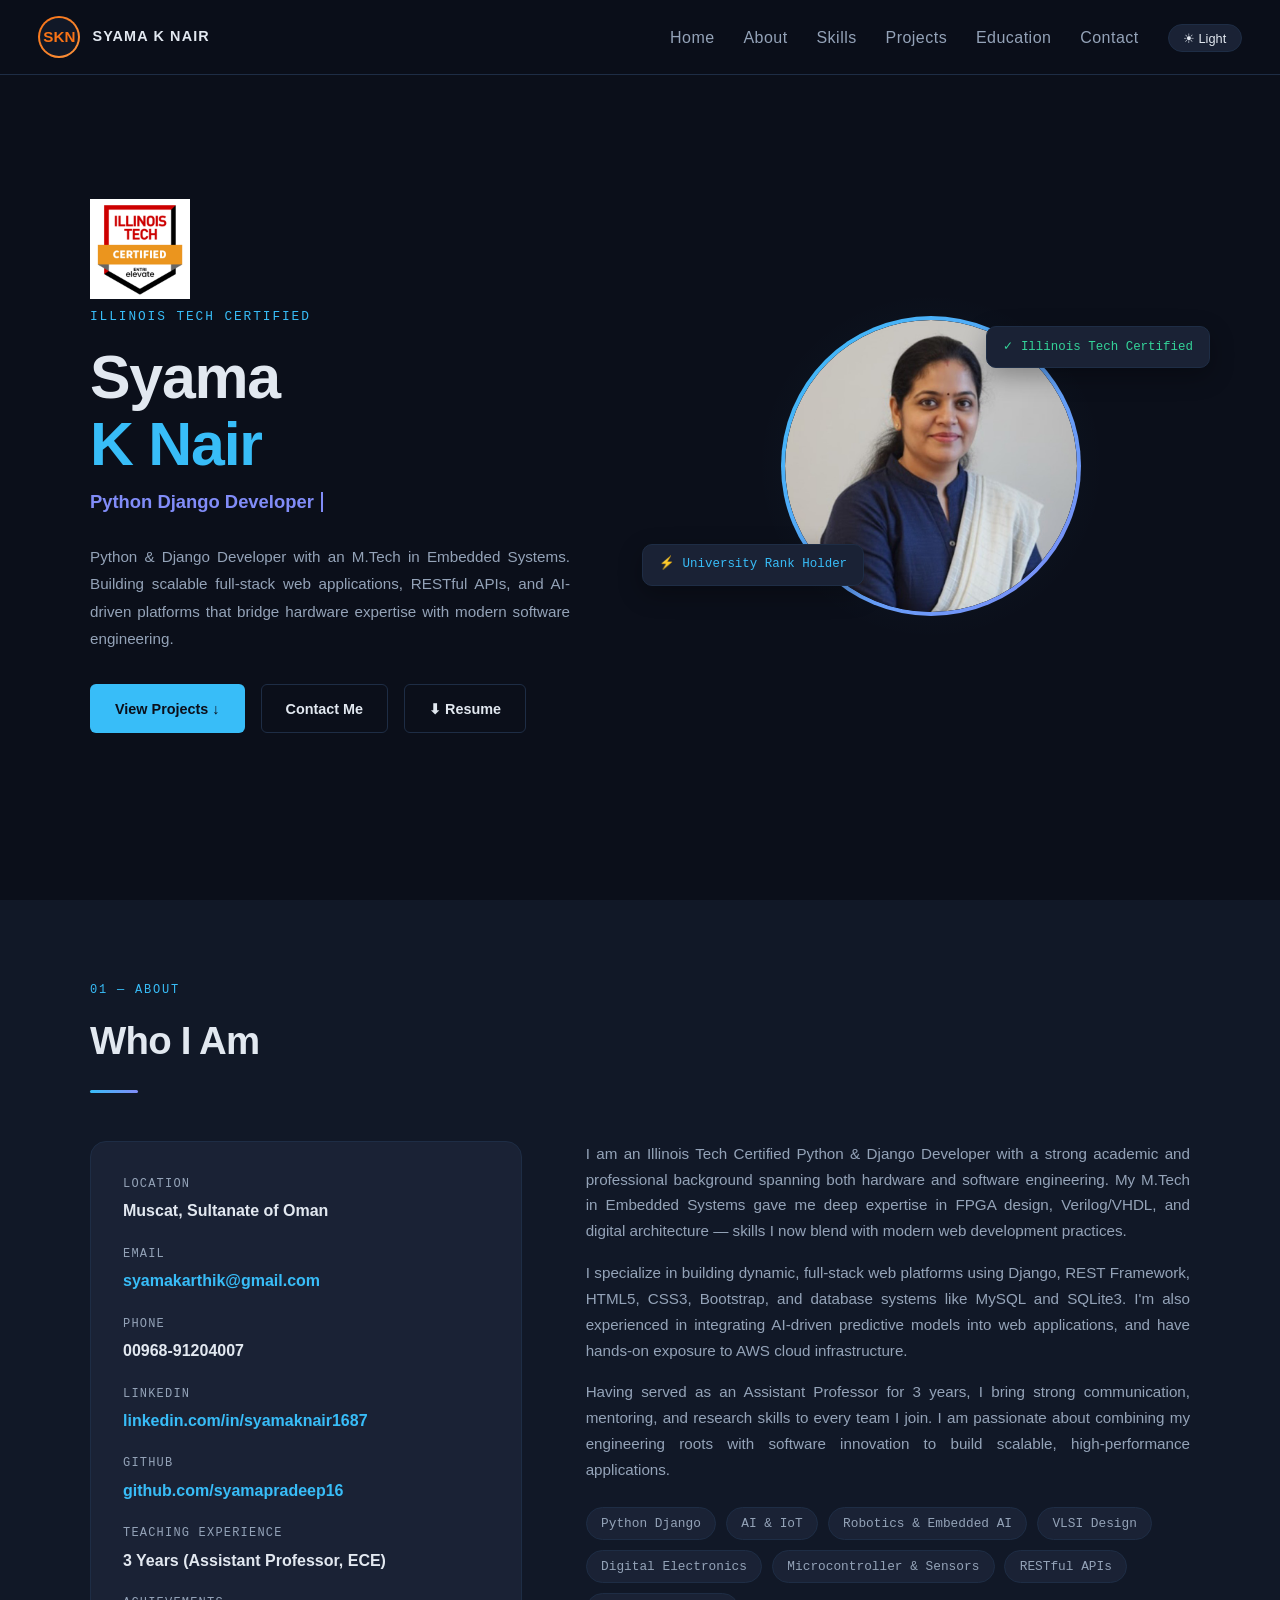
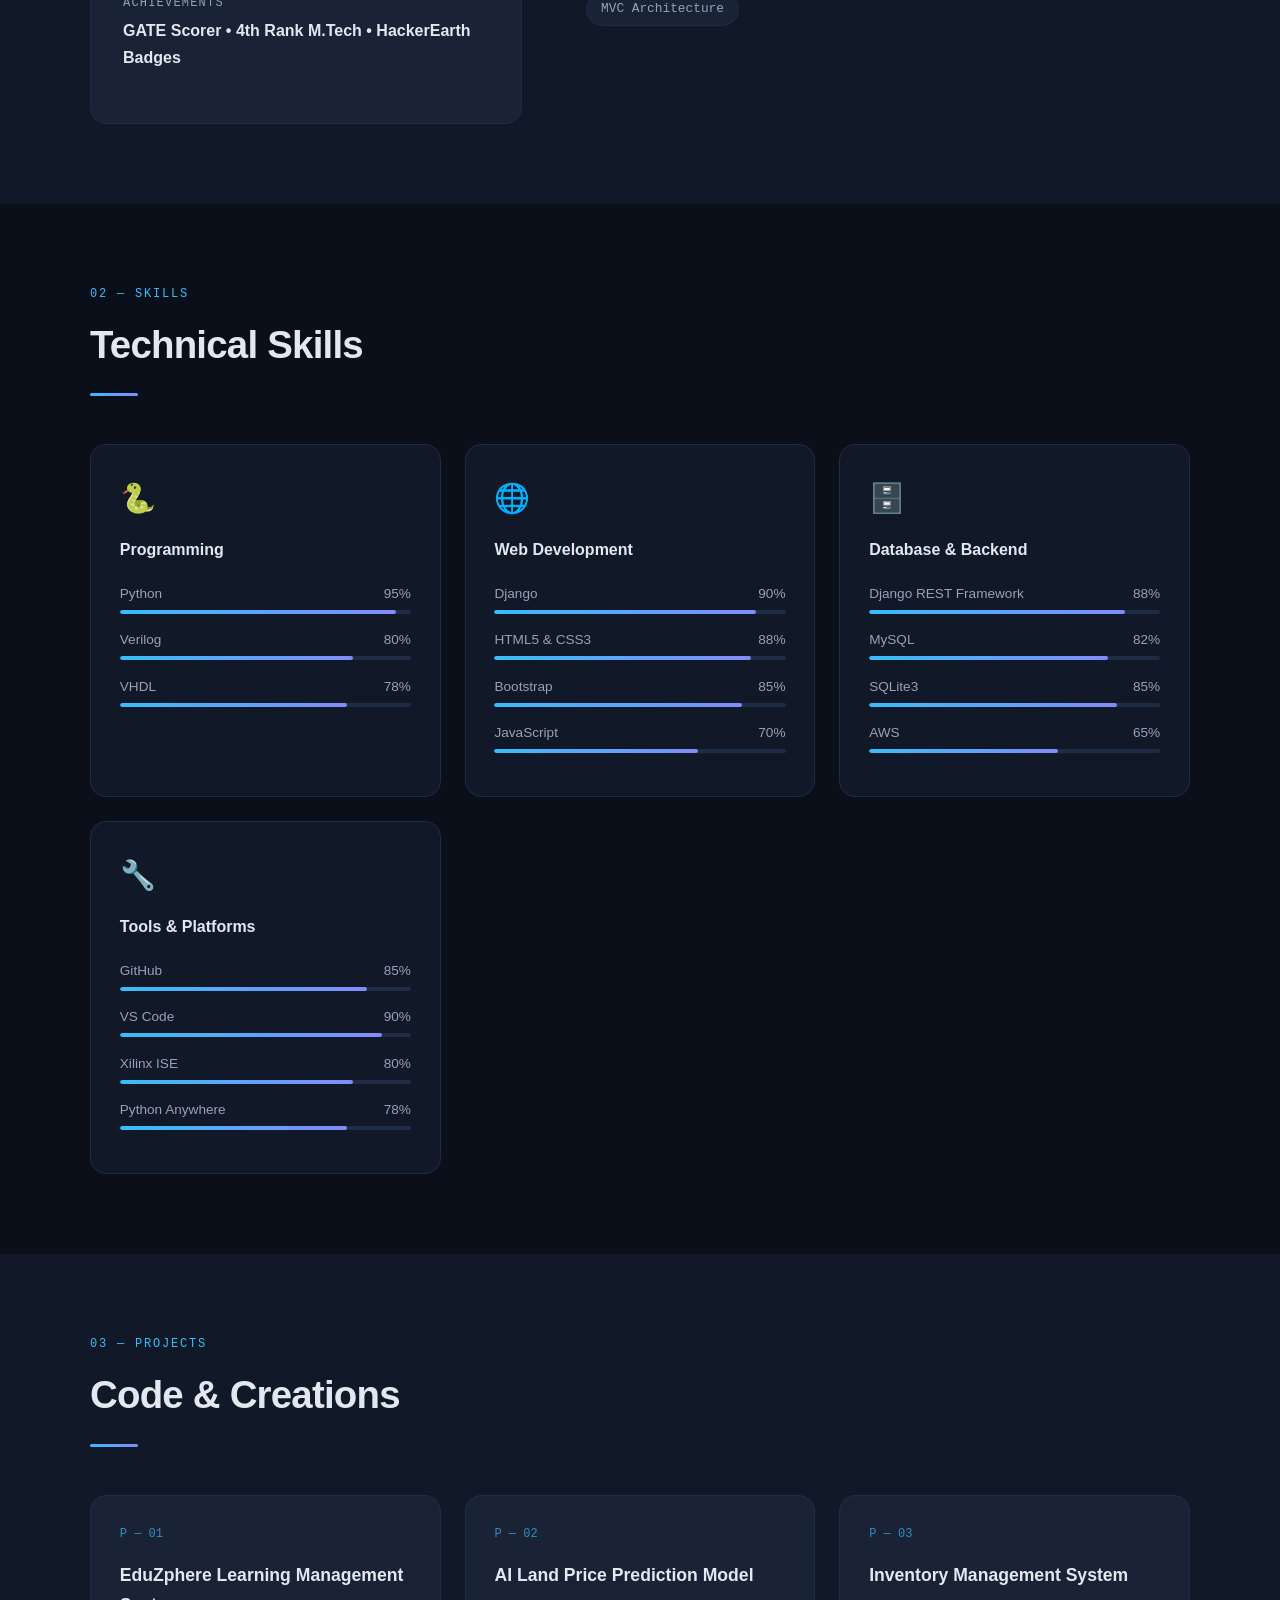
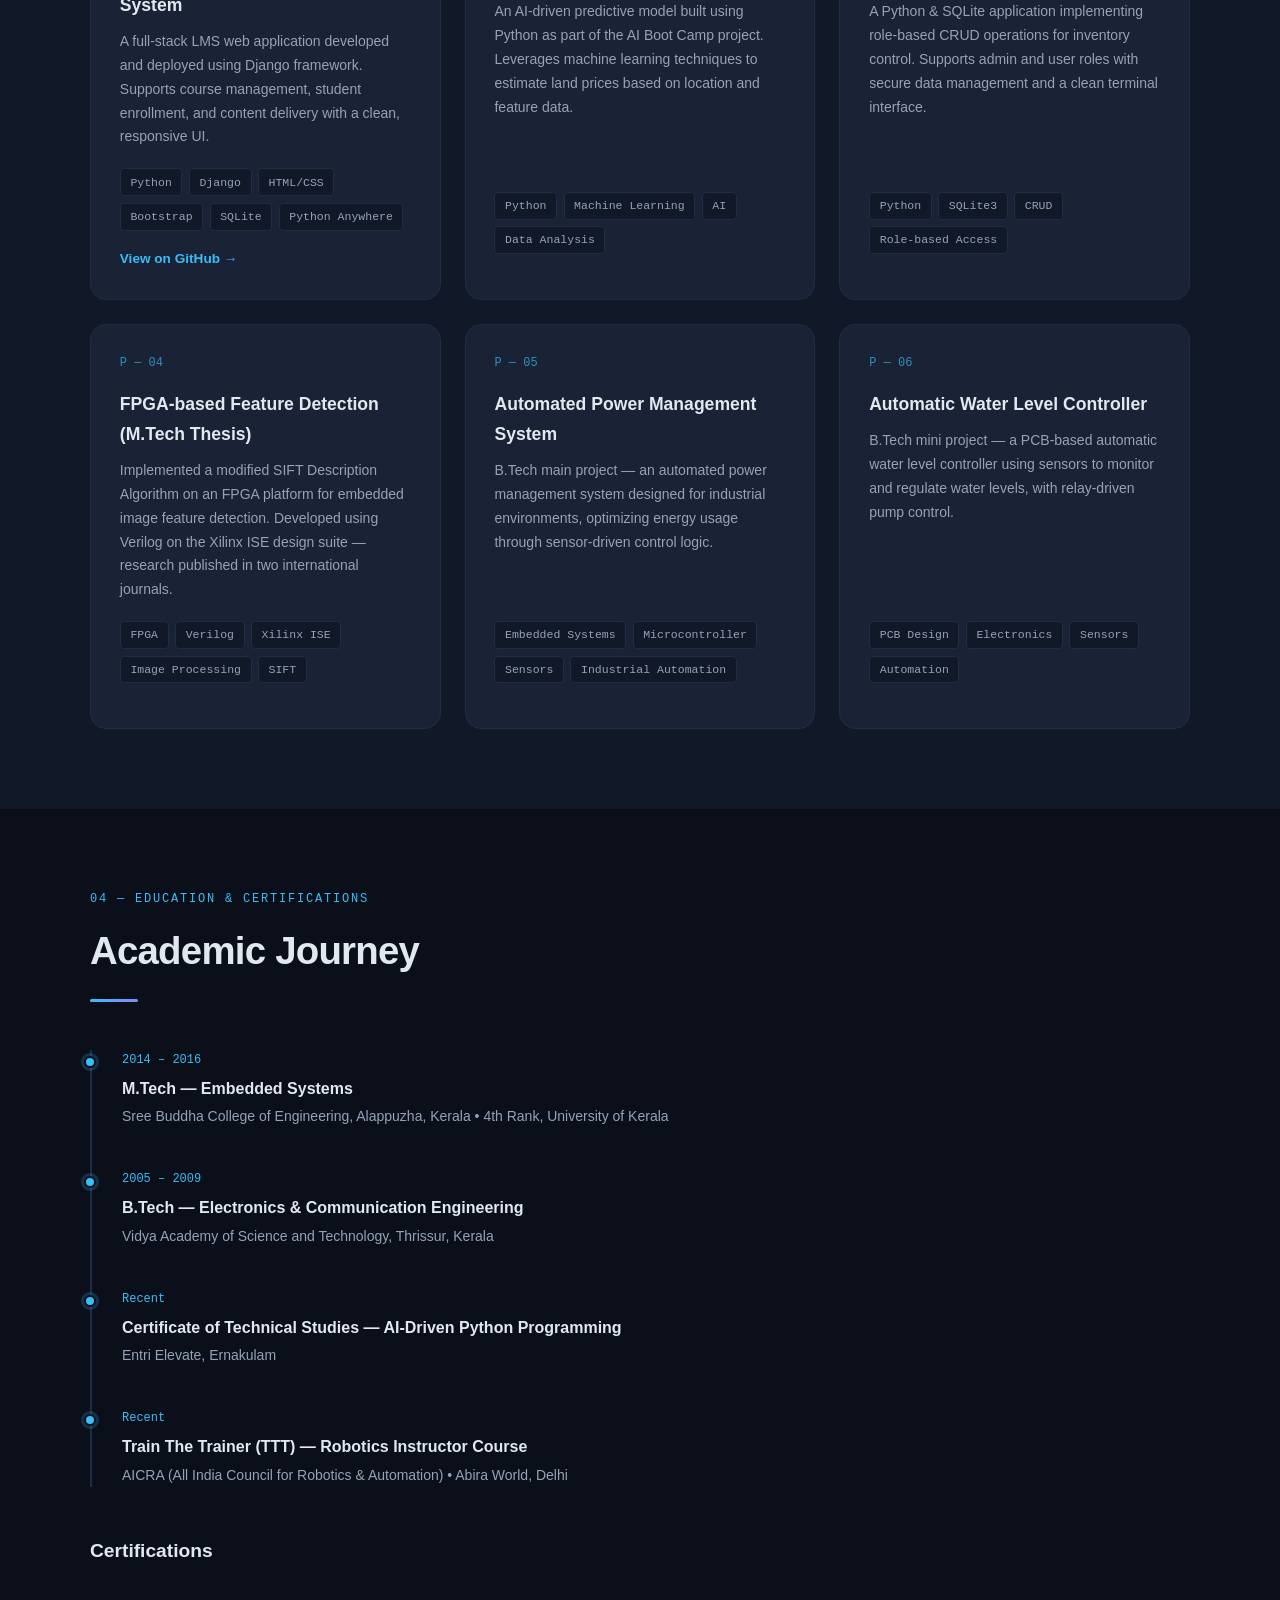
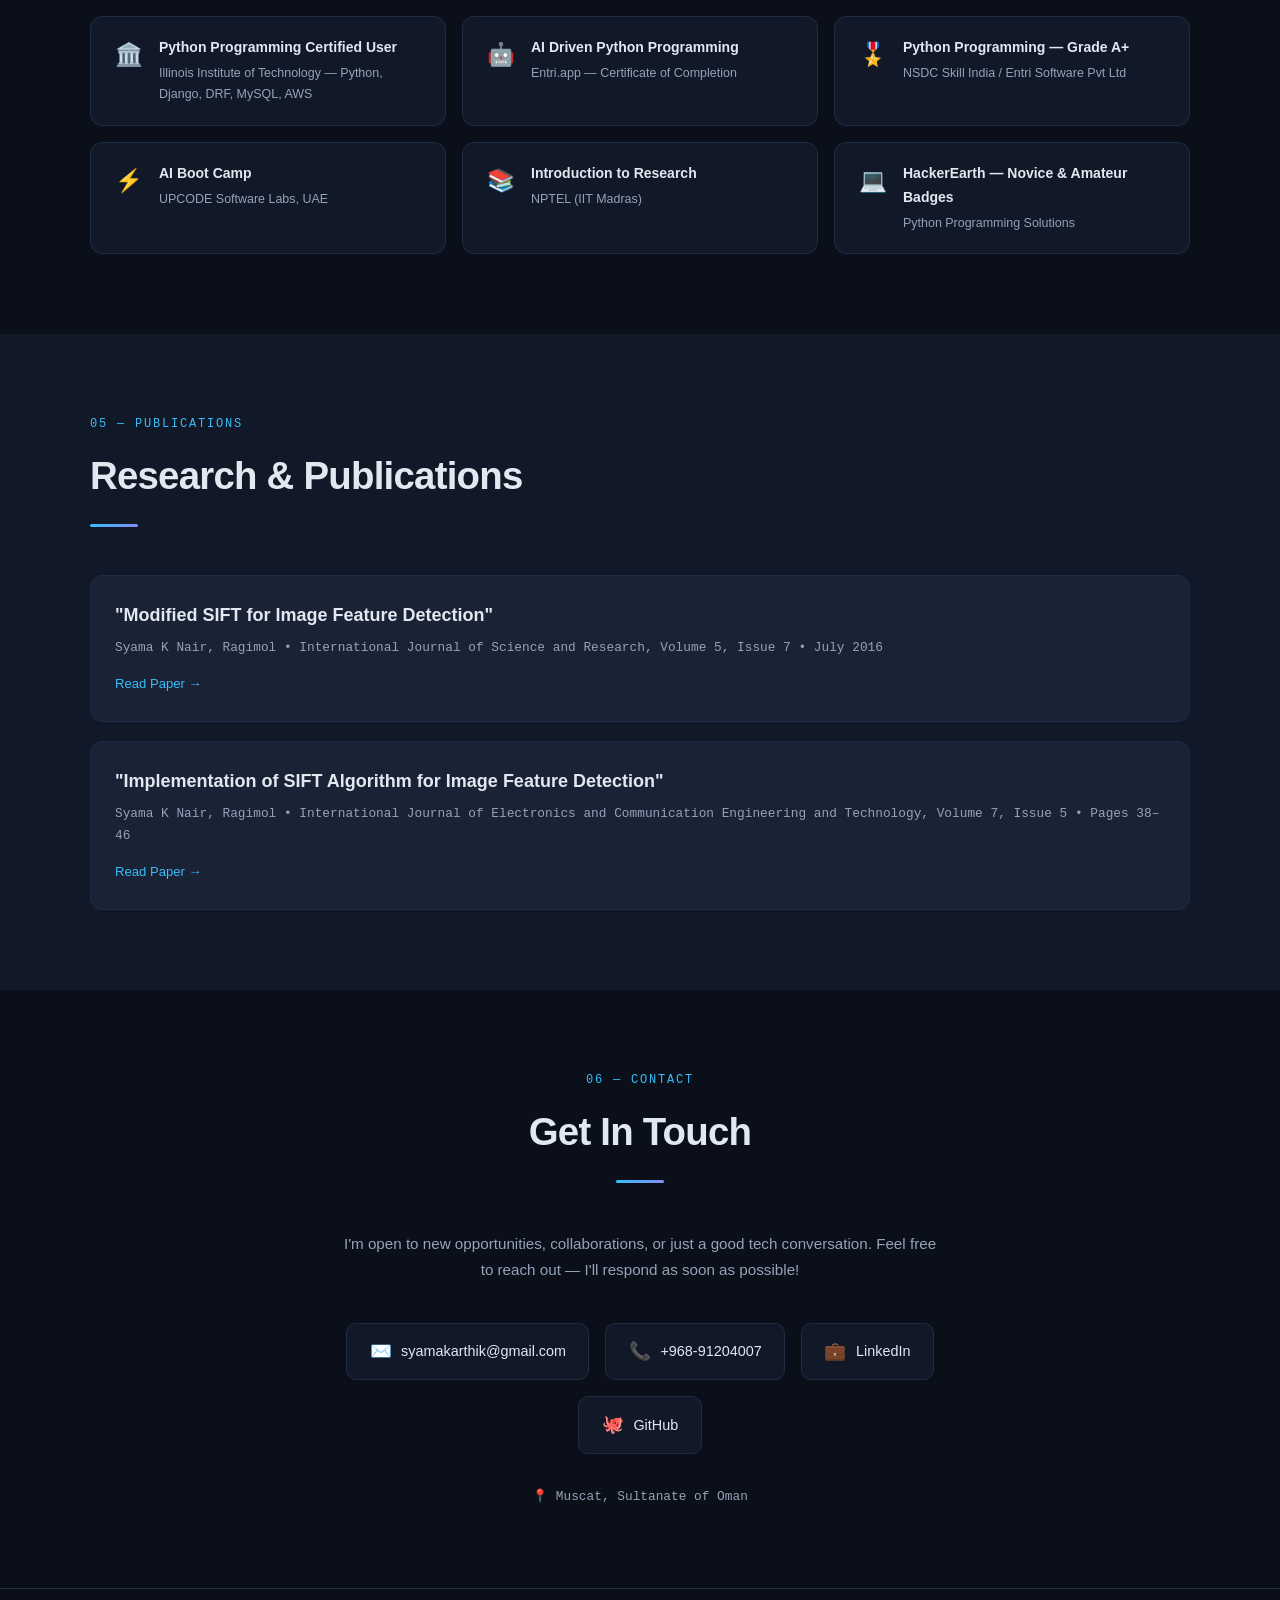
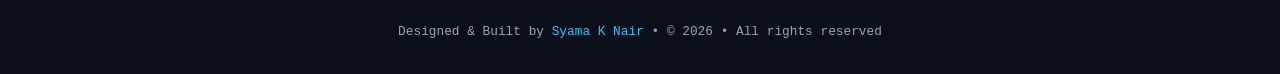
==== commit 812b8f08: "Update index.html" ====
--- a/index.html
+++ b/index.html
@@ -60,7 +60,7 @@
       <div class="hero-ctas">
         <a href="#projects" class="btn btn-primary">View Projects ↓</a>
         <a href="#contact" class="btn btn-outline">Contact Me</a>
-        <a href="Resume.pdf" class="btn btn-outline" onclick="alert('Attach your resume PDF and update the href to enable download.')">⬇ Resume</a>
+        <a href="Resume.pdf" class="btn btn-outline">⬇ Resume</a>
       </div>
     </div>
 
--- a/style.css
+++ b/style.css
@@ -42,7 +42,7 @@
   background: var(--bg);
   color: var(--text);
   font-family: var(--display);
-  font-size: 20px;
+  font-size: 18px;
   line-height: 1.7;
   transition: background 0.3s, color 0.3s;
 }
@@ -389,8 +389,7 @@
 }
 
 .container {
-  max-width: 1300px;
-  width: 95%;
+  max-width: 1100px;
   margin: 0 auto;
 }
 
